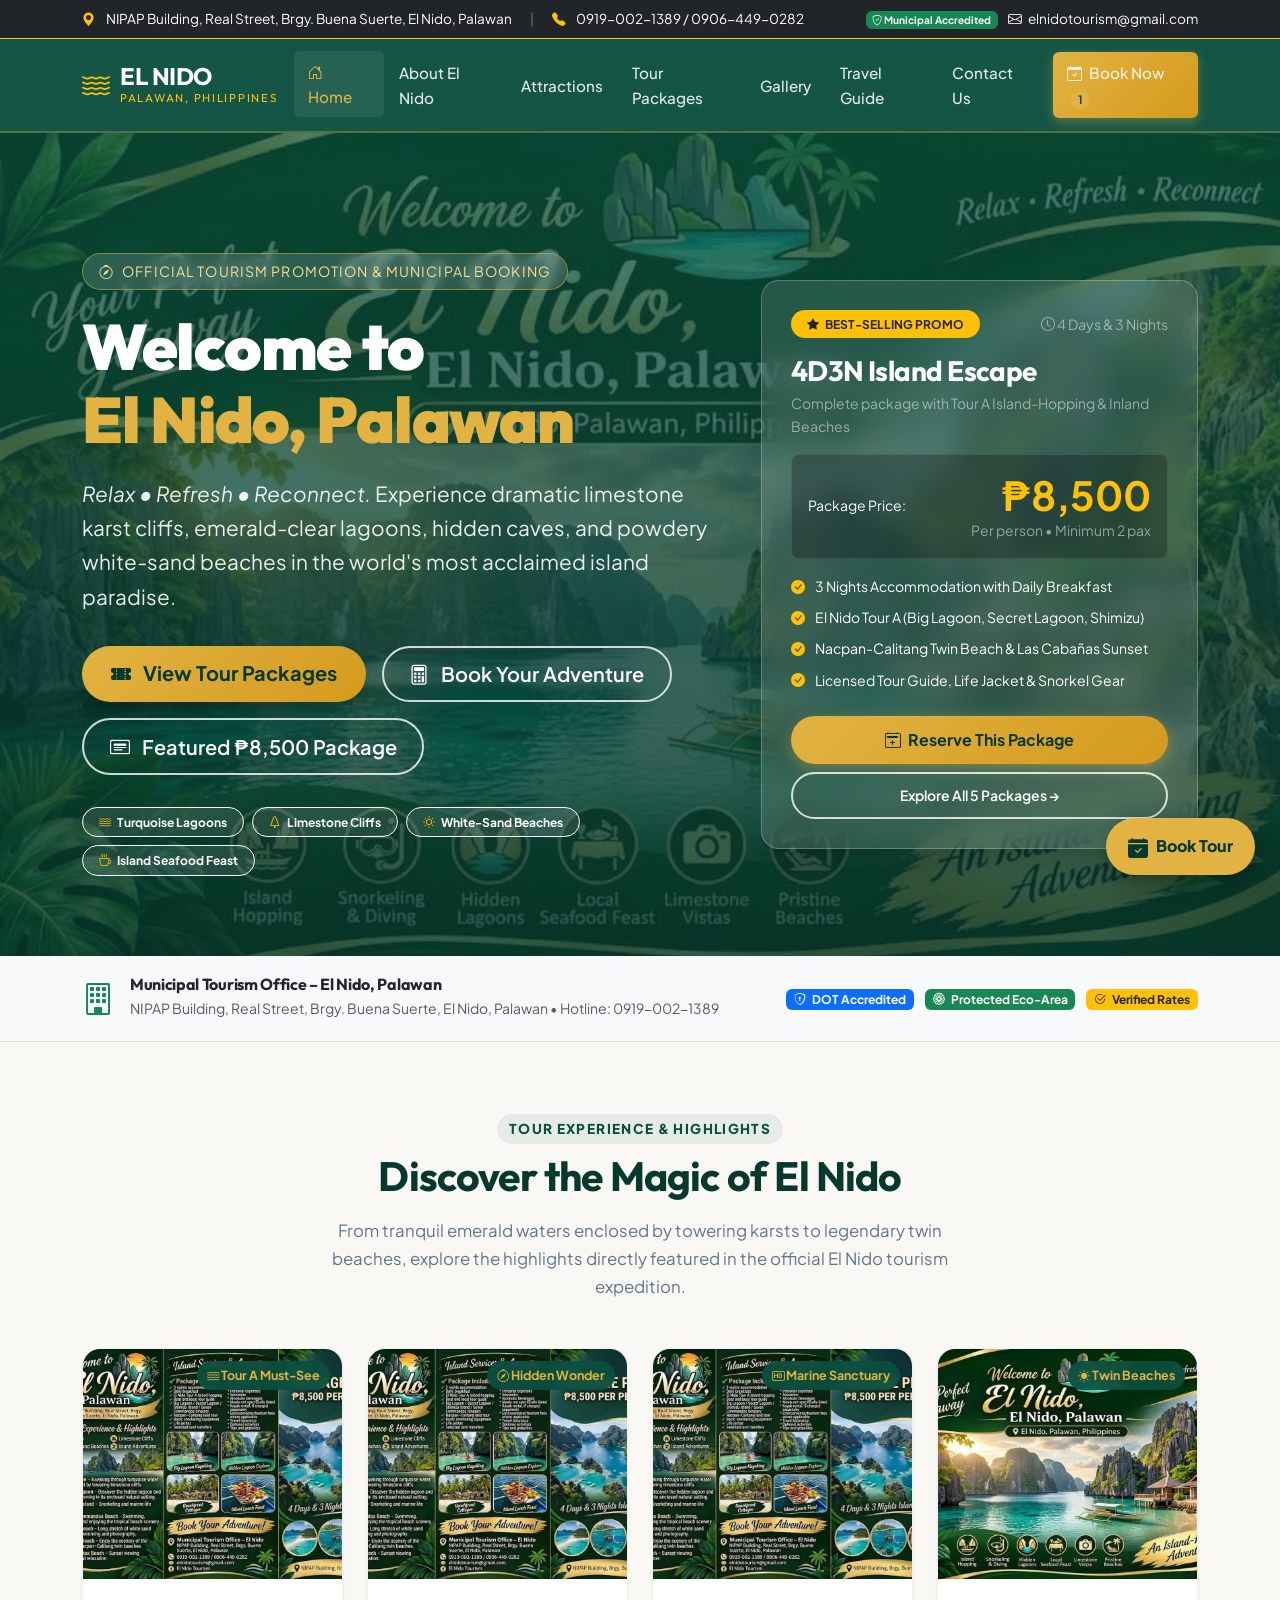
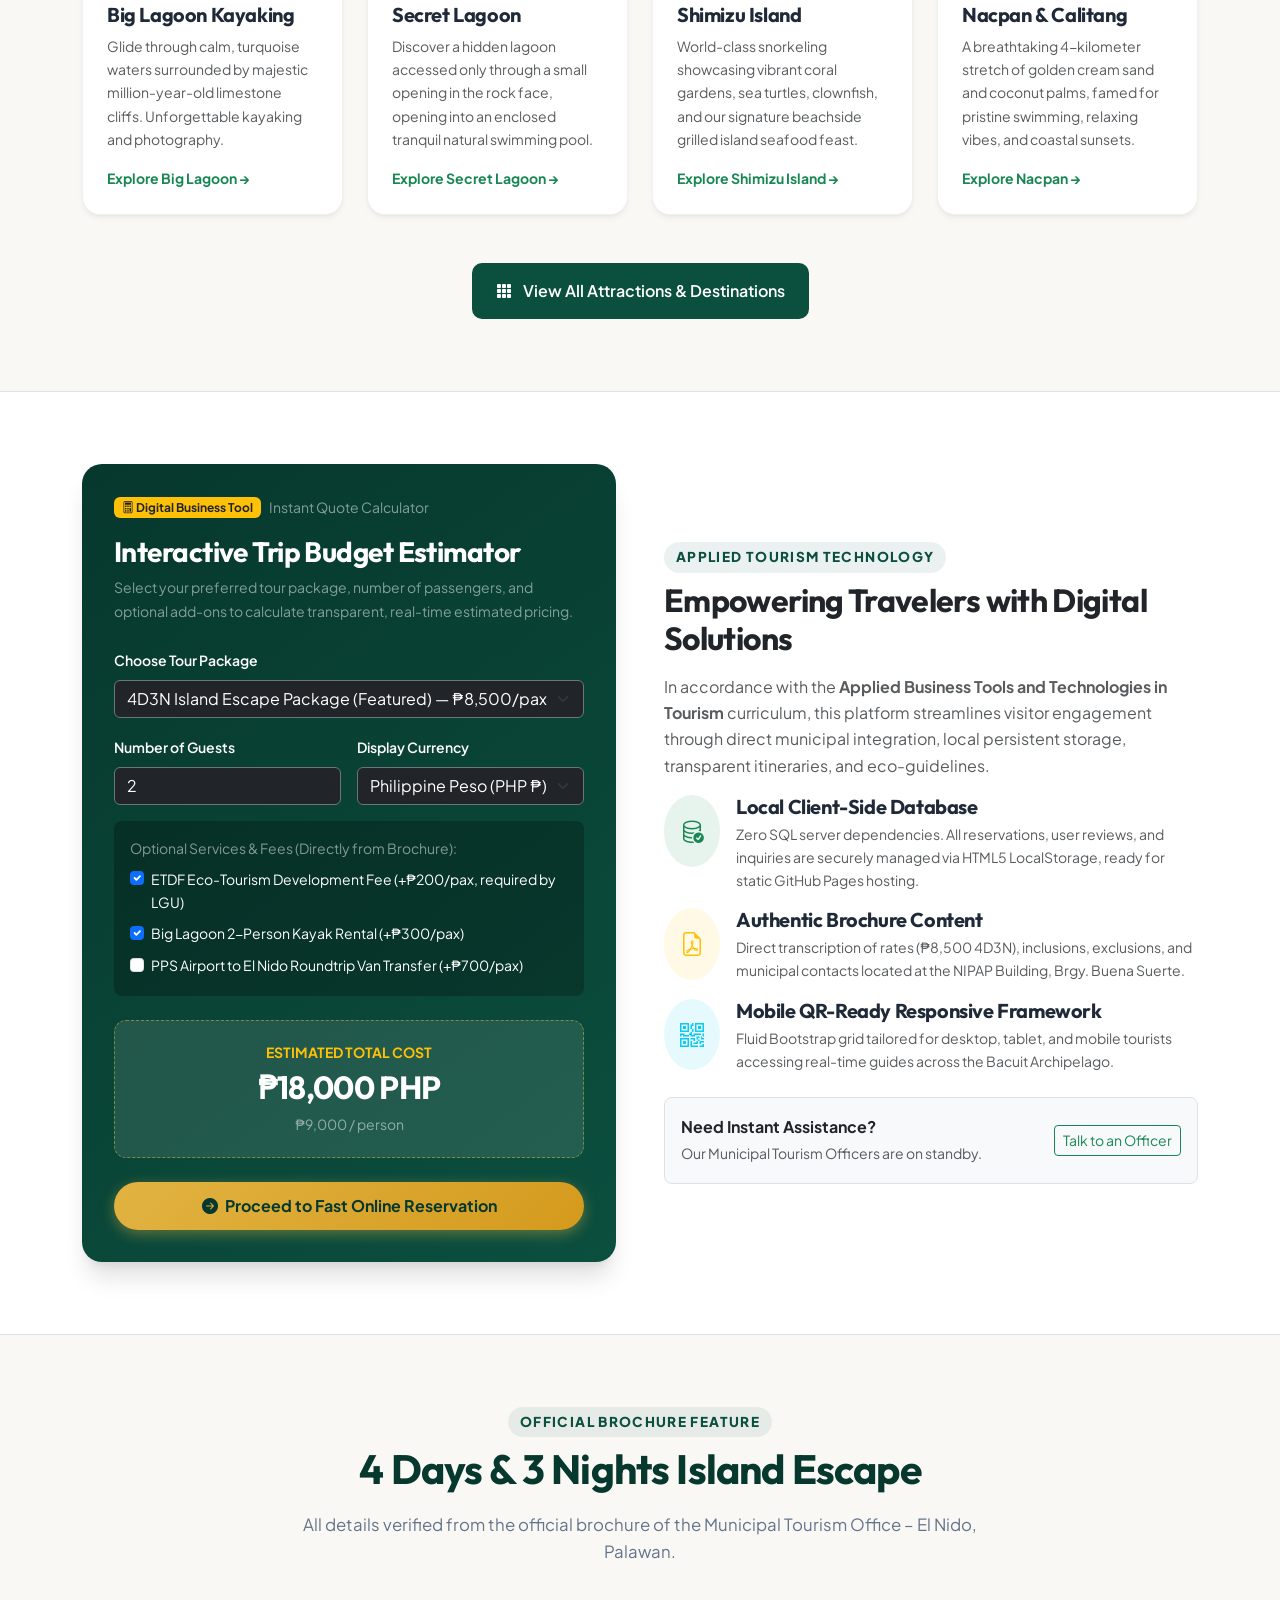
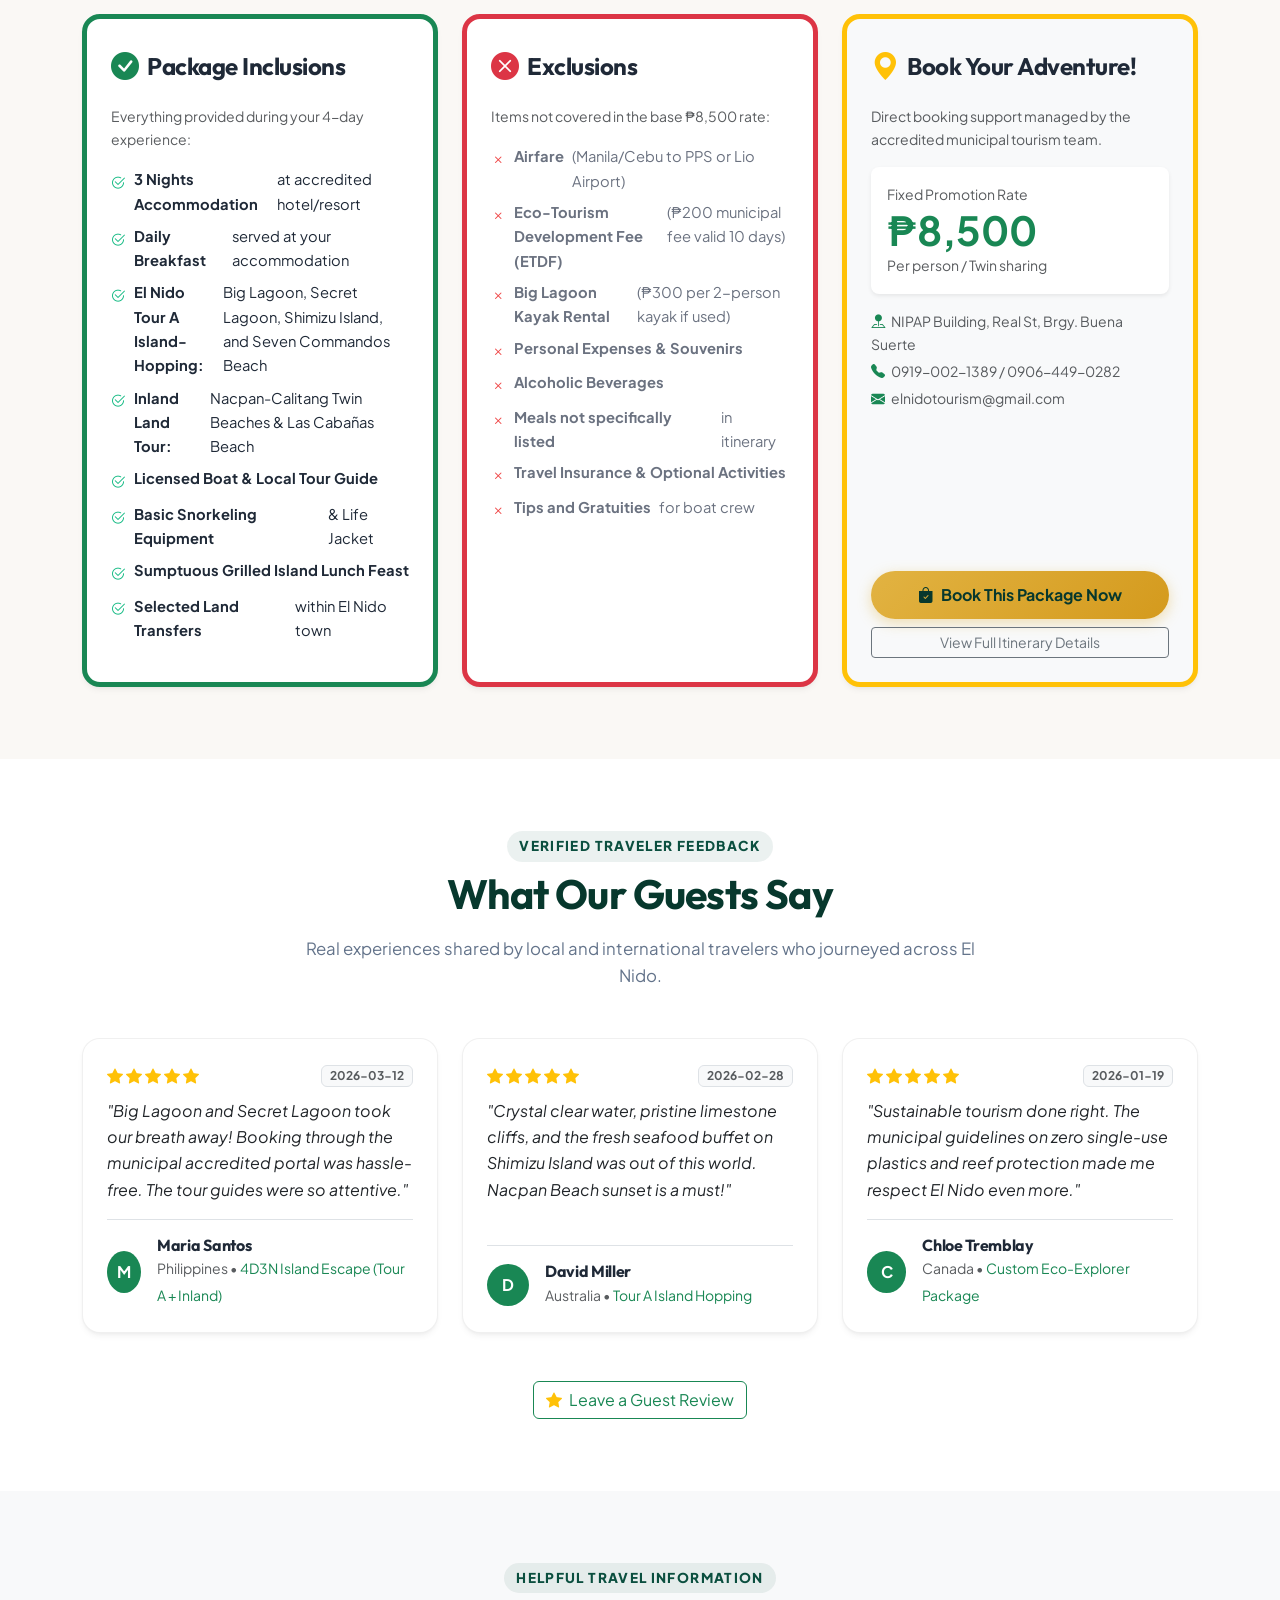
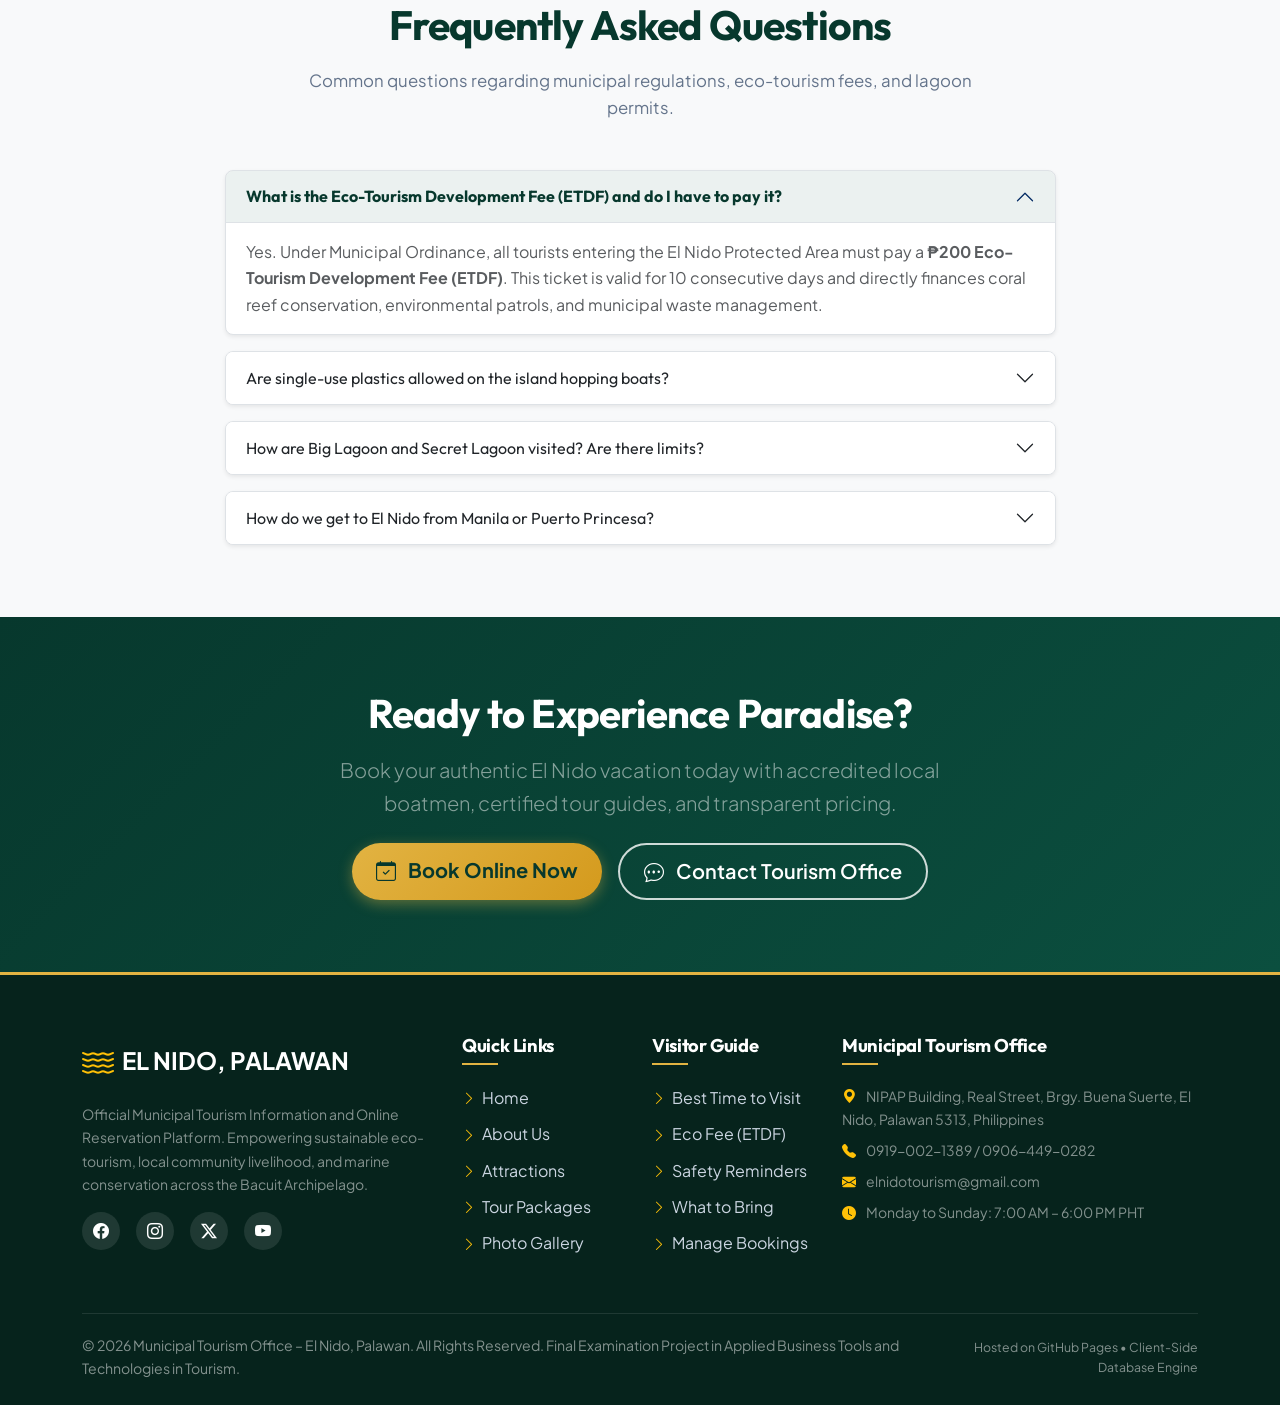
==== index.html @ 51c14d0a "Initial commit: El Nido Palawan Tourism Website" ====
<!DOCTYPE html>
<html lang="en">
<head>
  <meta charset="UTF-8">
  <meta name="viewport" content="width=device-width, initial-scale=1.0">
  <title>El Nido, Palawan Tourism | Official Island Hopping & Travel Guide</title>
  <meta name="description" content="Discover El Nido, Palawan — Home of towering limestone cliffs, turquoise lagoons, and pristine white-sand beaches. Official tourism packages, island-hopping tours, and municipal travel portal.">
  <meta name="keywords" content="El Nido Palawan, El Nido Tour A, Big Lagoon, Secret Lagoon, Nacpan Beach, Palawan island hopping, Municipal Tourism Office El Nido">
  <meta name="author" content="Municipal Tourism Office - El Nido, Palawan">

  <!-- Open Graph Meta Tags -->
  <meta property="og:title" content="El Nido, Palawan - Your Perfect Island Getaway">
  <meta property="og:description" content="Experience 4D3N Island Escape with Big Lagoon, Secret Lagoon, Nacpan Beach and accredited municipal tours at ₱8,500/person.">
  <meta property="og:image" content="assets/images/brochure_front.jpg">
  <meta property="og:type" content="website">

  <!-- Google Fonts -->
  <link rel="preconnect" href="https://fonts.googleapis.com">
  <link rel="preconnect" href="https://fonts.gstatic.com" crossorigin>
  <link href="https://fonts.googleapis.com/css2?family=Outfit:wght@400;500;600;700;800;900&family=Playfair+Display:ital,wght@0,600;0,700;1,600&family=Plus+Jakarta+Sans:wght@300;400;500;600;700&display=swap" rel="stylesheet">

  <!-- Bootstrap 5.3 CSS & Icons -->
  <link href="https://cdn.jsdelivr.net/npm/bootstrap@5.3.3/dist/css/bootstrap.min.css" rel="stylesheet">
  <link rel="stylesheet" href="https://cdn.jsdelivr.net/npm/bootstrap-icons@1.11.3/font/bootstrap-icons.min.css">

  <!-- Custom CSS -->
  <link rel="stylesheet" href="assets/css/style.css">
</head>
<body>

  <!-- TOP ANNOUNCEMENT TICKER -->
  <div class="py-2 px-3 bg-dark text-white border-bottom border-warning d-none d-md-block" style="font-size: 0.85rem;">
    <div class="container d-flex justify-content-between align-items-center">
      <div>
        <i class="bi bi-geo-alt-fill text-warning me-2"></i>
        <span>NIPAP Building, Real Street, Brgy. Buena Suerte, El Nido, Palawan</span>
        <span class="mx-3 text-secondary">|</span>
        <i class="bi bi-telephone-fill text-warning me-2"></i>
        <span>0919-002-1389 / 0906-449-0282</span>
      </div>
      <div>
        <span class="badge bg-success me-2"><i class="bi bi-shield-check"></i> Municipal Accredited</span>
        <span class="text-light"><i class="bi bi-envelope me-1"></i> elnidotourism@gmail.com</span>
      </div>
    </div>
  </div>

  <!-- NAVIGATION BAR -->
  <nav class="navbar navbar-expand-lg elnido-navbar sticky-top">
    <div class="container">
      <a class="navbar-brand" href="index.html">
        <i class="bi bi-water text-warning fs-3"></i>
        <div>
          <span class="d-block brand-font fw-bold lh-1 text-white">EL NIDO</span>
          <span class="d-block small text-warning fw-normal" style="font-size: 0.72rem; letter-spacing: 0.15em;">PALAWAN, PHILIPPINES</span>
        </div>
      </a>

      <button class="navbar-toggler text-white border-white" type="button" data-bs-toggle="collapse" data-bs-target="#navbarMain" aria-controls="navbarMain" aria-expanded="false" aria-label="Toggle navigation">
        <i class="bi bi-list fs-2"></i>
      </button>

      <div class="collapse navbar-collapse" id="navbarMain">
        <ul class="navbar-nav ms-auto mb-2 mb-lg-0 align-items-lg-center">
          <li class="nav-item">
            <a class="nav-link active" href="index.html"><i class="bi bi-house-door me-1"></i> Home</a>
          </li>
          <li class="nav-item">
            <a class="nav-link" href="about.html">About El Nido</a>
          </li>
          <li class="nav-item">
            <a class="nav-link" href="destinations.html">Attractions</a>
          </li>
          <li class="nav-item">
            <a class="nav-link" href="packages.html">Tour Packages</a>
          </li>
          <li class="nav-item">
            <a class="nav-link" href="gallery.html">Gallery</a>
          </li>
          <li class="nav-item">
            <a class="nav-link" href="travel-info.html">Travel Guide</a>
          </li>
          <li class="nav-item">
            <a class="nav-link" href="contact.html">Contact Us</a>
          </li>
          <li class="nav-item ms-lg-2">
            <a class="nav-link nav-cta-btn" href="booking.html" id="navBookingBtn">
              <i class="bi bi-calendar-check me-1"></i> Book Now
              <span class="badge-count" id="bookingCountBadge">0</span>
            </a>
          </li>
        </ul>
      </div>
    </div>
  </nav>

  <!-- HERO SECTION -->
  <header class="hero-wrapper">
    <div class="container">
      <div class="row align-items-center g-5">
        <div class="col-lg-7">
          <div class="hero-badge">
            <i class="bi bi-compass"></i> Official Tourism Promotion & Municipal Booking
          </div>
          <h1 class="hero-title text-white">
            Welcome to <br><span>El Nido, Palawan</span>
          </h1>
          <p class="hero-lead">
            <em>Relax &bull; Refresh &bull; Reconnect.</em> Experience dramatic limestone karst cliffs, emerald-clear lagoons, hidden caves, and powdery white-sand beaches in the world's most acclaimed island paradise.
          </p>

          <div class="d-flex flex-wrap gap-3 mb-4">
            <a href="packages.html" class="btn btn-tropical-gold btn-lg shadow">
              <i class="bi bi-ticket-perforated-fill me-2"></i> View Tour Packages
            </a>
            <a href="booking.html" class="btn btn-tropical-outline btn-lg">
              <i class="bi bi-calculator me-2"></i> Book Your Adventure
            </a>
            <a href="#brochureHighlight" class="btn btn-tropical-outline btn-lg">
              <i class="bi bi-card-heading me-2"></i> Featured ₱8,500 Package
            </a>
          </div>

          <!-- Feature Tag Pills from Brochure -->
          <div class="d-flex flex-wrap gap-2 pt-2">
            <span class="badge bg-white bg-opacity-10 border border-light py-2 px-3 rounded-pill text-white"><i class="bi bi-water me-1 text-warning"></i> Turquoise Lagoons</span>
            <span class="badge bg-white bg-opacity-10 border border-light py-2 px-3 rounded-pill text-white"><i class="bi bi-tree me-1 text-warning"></i> Limestone Cliffs</span>
            <span class="badge bg-white bg-opacity-10 border border-light py-2 px-3 rounded-pill text-white"><i class="bi bi-sun me-1 text-warning"></i> White-Sand Beaches</span>
            <span class="badge bg-white bg-opacity-10 border border-light py-2 px-3 rounded-pill text-white"><i class="bi bi-cup-hot me-1 text-warning"></i> Island Seafood Feast</span>
          </div>
        </div>

        <div class="col-lg-5">
          <!-- Featured Package Card from Provided Brochure -->
          <div class="hero-stats-card" id="heroFeaturedCard">
            <div class="d-flex justify-content-between align-items-center mb-3">
              <span class="badge bg-warning text-dark px-3 py-2 fw-bold text-uppercase rounded-pill">
                <i class="bi bi-star-fill me-1"></i> Best-Selling Promo
              </span>
              <span class="text-white-50 small"><i class="bi bi-clock"></i> 4 Days &amp; 3 Nights</span>
            </div>

            <h3 class="text-white fw-bold mb-1">4D3N Island Escape</h3>
            <p class="text-white-50 small mb-3">Complete package with Tour A Island-Hopping &amp; Inland Beaches</p>

            <div class="bg-black bg-opacity-25 p-3 rounded-3 mb-3 border border-white border-opacity-10">
              <div class="d-flex justify-content-between align-items-baseline">
                <span class="text-light small">Package Price:</span>
                <span class="text-warning display-6 fw-bold">₱8,500</span>
              </div>
              <small class="text-white-50 text-end d-block">Per person &bull; Minimum 2 pax</small>
            </div>

            <ul class="list-unstyled text-white small mb-4">
              <li class="mb-2"><i class="bi bi-check-circle-fill text-warning me-2"></i> 3 Nights Accommodation with Daily Breakfast</li>
              <li class="mb-2"><i class="bi bi-check-circle-fill text-warning me-2"></i> El Nido Tour A (Big Lagoon, Secret Lagoon, Shimizu)</li>
              <li class="mb-2"><i class="bi bi-check-circle-fill text-warning me-2"></i> Nacpan-Calitang Twin Beach &amp; Las Cabañas Sunset</li>
              <li class="mb-0"><i class="bi bi-check-circle-fill text-warning me-2"></i> Licensed Tour Guide, Life Jacket &amp; Snorkel Gear</li>
            </ul>

            <div class="d-grid gap-2">
              <a href="booking.html?package=island-escape" class="btn btn-tropical-gold fw-bold">
                <i class="bi bi-calendar2-plus me-1"></i> Reserve This Package
              </a>
              <a href="packages.html" class="btn btn-tropical-outline btn-sm">
                Explore All 5 Packages &rarr;
              </a>
            </div>
          </div>
        </div>
      </div>
    </div>
  </header>

  <!-- OFFICIAL ACCREDITATION STRIP -->
  <section class="py-3 bg-light border-bottom">
    <div class="container">
      <div class="row align-items-center text-center text-md-start">
        <div class="col-md-7 mb-2 mb-md-0 d-flex align-items-center justify-content-center justify-content-md-start gap-3">
          <i class="bi bi-building fs-2 text-success"></i>
          <div>
            <h6 class="mb-0 fw-bold text-dark">Municipal Tourism Office – El Nido, Palawan</h6>
            <small class="text-muted">NIPAP Building, Real Street, Brgy. Buena Suerte, El Nido, Palawan &bull; Hotline: 0919-002-1389</small>
          </div>
        </div>
        <div class="col-md-5 text-center text-md-end">
          <span class="badge bg-primary me-2"><i class="bi bi-shield-lock me-1"></i> DOT Accredited</span>
          <span class="badge bg-success me-2"><i class="bi bi-flower1 me-1"></i> Protected Eco-Area</span>
          <span class="badge bg-warning text-dark"><i class="bi bi-check2-circle me-1"></i> Verified Rates</span>
        </div>
      </div>
    </div>
  </section>

  <!-- QUICK OVERVIEW / HIGHLIGHTS SECTION -->
  <section class="py-5">
    <div class="container py-4">
      <div class="text-center mb-5">
        <span class="section-tag">Tour Experience &amp; Highlights</span>
        <h2 class="section-title">Discover the Magic of El Nido</h2>
        <p class="section-subtitle">
          From tranquil emerald waters enclosed by towering karsts to legendary twin beaches, explore the highlights directly featured in the official El Nido tourism expedition.
        </p>
      </div>

      <div class="row g-4">
        <!-- Highlight 1: Big Lagoon -->
        <div class="col-md-6 col-lg-3">
          <div class="custom-card h-100">
            <div class="card-img-wrapper">
              <img src="assets/images/brochure_front.jpg" alt="Big Lagoon Kayaking in El Nido" style="object-position: 40% 50%;">
              <span class="card-badge-top"><i class="bi bi-water"></i> Tour A Must-See</span>
            </div>
            <div class="p-4 d-flex flex-column justify-content-between">
              <div>
                <h5 class="fw-bold mb-2">Big Lagoon Kayaking</h5>
                <p class="text-muted small">
                  Glide through calm, turquoise waters surrounded by majestic million-year-old limestone cliffs. Unforgettable kayaking and photography.
                </p>
              </div>
              <a href="destinations.html#big-lagoon" class="text-decoration-none fw-bold text-success small">Explore Big Lagoon &rarr;</a>
            </div>
          </div>
        </div>

        <!-- Highlight 2: Secret Lagoon -->
        <div class="col-md-6 col-lg-3">
          <div class="custom-card h-100">
            <div class="card-img-wrapper">
              <img src="assets/images/brochure_front.jpg" alt="Secret Lagoon El Nido" style="object-position: 55% 50%;">
              <span class="card-badge-top"><i class="bi bi-compass"></i> Hidden Wonder</span>
            </div>
            <div class="p-4 d-flex flex-column justify-content-between">
              <div>
                <h5 class="fw-bold mb-2">Secret Lagoon</h5>
                <p class="text-muted small">
                  Discover a hidden lagoon accessed only through a small opening in the rock face, opening into an enclosed tranquil natural swimming pool.
                </p>
              </div>
              <a href="destinations.html#secret-lagoon" class="text-decoration-none fw-bold text-success small">Explore Secret Lagoon &rarr;</a>
            </div>
          </div>
        </div>

        <!-- Highlight 3: Shimizu Island -->
        <div class="col-md-6 col-lg-3">
          <div class="custom-card h-100">
            <div class="card-img-wrapper">
              <img src="assets/images/brochure_front.jpg" alt="Shimizu Island Snorkeling" style="object-position: 60% 80%;">
              <span class="card-badge-top"><i class="bi bi-badge-hd"></i> Marine Sanctuary</span>
            </div>
            <div class="p-4 d-flex flex-column justify-content-between">
              <div>
                <h5 class="fw-bold mb-2">Shimizu Island</h5>
                <p class="text-muted small">
                  World-class snorkeling showcasing vibrant coral gardens, sea turtles, clownfish, and our signature beachside grilled island seafood feast.
                </p>
              </div>
              <a href="destinations.html#shimizu" class="text-decoration-none fw-bold text-success small">Explore Shimizu Island &rarr;</a>
            </div>
          </div>
        </div>

        <!-- Highlight 4: Nacpan & Calitang Beach -->
        <div class="col-md-6 col-lg-3">
          <div class="custom-card h-100">
            <div class="card-img-wrapper">
              <img src="assets/images/brochure_back.jpg" alt="Nacpan Beach Palawan" style="object-position: center;">
              <span class="card-badge-top"><i class="bi bi-sun-fill"></i> Twin Beaches</span>
            </div>
            <div class="p-4 d-flex flex-column justify-content-between">
              <div>
                <h5 class="fw-bold mb-2">Nacpan &amp; Calitang</h5>
                <p class="text-muted small">
                  A breathtaking 4-kilometer stretch of golden cream sand and coconut palms, famed for pristine swimming, relaxing vibes, and coastal sunsets.
                </p>
              </div>
              <a href="destinations.html#nacpan" class="text-decoration-none fw-bold text-success small">Explore Nacpan &rarr;</a>
            </div>
          </div>
        </div>
      </div>

      <div class="text-center mt-5">
        <a href="destinations.html" class="btn btn-emerald px-4 py-3">
          <i class="bi bi-grid-3x3-gap-fill me-2"></i> View All Attractions &amp; Destinations
        </a>
      </div>
    </div>
  </section>

  <!-- INTERACTIVE DIGITAL BUSINESS TOOLS SECTION -->
  <section class="py-5 bg-white border-top border-bottom" id="interactiveTools">
    <div class="container py-4">
      <div class="row align-items-center g-5">
        <!-- Interactive Tourism Cost Calculator -->
        <div class="col-lg-6">
          <div class="calc-card">
            <div class="d-flex align-items-center gap-2 mb-3">
              <span class="badge bg-warning text-dark"><i class="bi bi-calculator"></i> Digital Business Tool</span>
              <span class="small text-white-50">Instant Quote Calculator</span>
            </div>
            <h3 class="fw-bold text-white mb-2">Interactive Trip Budget Estimator</h3>
            <p class="text-white-50 small mb-4">
              Select your preferred tour package, number of passengers, and optional add-ons to calculate transparent, real-time estimated pricing.
            </p>

            <div class="mb-3">
              <label for="calcPackage" class="form-label text-white fw-semibold small">Choose Tour Package</label>
              <select id="calcPackage" class="form-select bg-dark text-white border-secondary">
                <option value="8500" selected>4D3N Island Escape Package (Featured) — ₱8,500/pax</option>
                <option value="1200">Tour A Island Hopping Day Tour — ₱1,200/pax</option>
                <option value="1300">Tour C Hidden Beaches Day Tour — ₱1,300/pax</option>
                <option value="14500">5D4N Complete El Nido Luxury Villa Explorer — ₱14,500/pax</option>
                <option value="2500">Inland Beach Safari (Nacpan, Calitang & Las Cabañas) — ₱2,500/pax</option>
              </select>
            </div>

            <div class="row g-3 mb-3">
              <div class="col-md-6">
                <label for="calcGuests" class="form-label text-white fw-semibold small">Number of Guests</label>
                <input type="number" id="calcGuests" class="form-control bg-dark text-white border-secondary" min="1" max="25" value="2">
              </div>
              <div class="col-md-6">
                <label for="calcCurrency" class="form-label text-white fw-semibold small">Display Currency</label>
                <select id="calcCurrency" class="form-select bg-dark text-white border-secondary">
                  <option value="PHP" selected>Philippine Peso (PHP ₱)</option>
                  <option value="USD">US Dollar (USD $)</option>
                  <option value="EUR">Euro (EUR €)</option>
                  <option value="AUD">Australian Dollar (AUD A$)</option>
                </select>
              </div>
            </div>

            <div class="bg-black bg-opacity-25 p-3 rounded-3 mb-4">
              <span class="text-white-50 d-block small mb-2">Optional Services &amp; Fees (Directly from Brochure):</span>
              <div class="form-check text-white small mb-2">
                <input class="form-check-input" type="checkbox" id="calcAddEcoFee" checked>
                <label class="form-check-label" for="calcAddEcoFee">
                  ETDF Eco-Tourism Development Fee (+₱200/pax, required by LGU)
                </label>
              </div>
              <div class="form-check text-white small mb-2">
                <input class="form-check-input" type="checkbox" id="calcAddKayaking" checked>
                <label class="form-check-label" for="calcAddKayaking">
                  Big Lagoon 2-Person Kayak Rental (+₱300/pax)
                </label>
              </div>
              <div class="form-check text-white small">
                <input class="form-check-input" type="checkbox" id="calcAddAirconVan">
                <label class="form-check-label" for="calcAddAirconVan">
                  PPS Airport to El Nido Roundtrip Van Transfer (+₱700/pax)
                </label>
              </div>
            </div>

            <div class="calc-result-box mb-4">
              <span class="text-warning text-uppercase small fw-bold d-block">Estimated Total Cost</span>
              <h2 id="calcTotalDisplay" class="text-white fw-bold my-1">₱18,000 PHP</h2>
              <small id="calcPerPersonDisplay" class="text-white-50">₱9,000 / person</small>
            </div>

            <a href="booking.html" class="btn btn-tropical-gold w-100 fw-bold">
              <i class="bi bi-arrow-right-circle-fill me-1"></i> Proceed to Fast Online Reservation
            </a>
          </div>
        </div>

        <!-- Digital Tourism Innovation & Brochure Compliance -->
        <div class="col-lg-6">
          <span class="section-tag">Applied Tourism Technology</span>
          <h2 class="fw-bold text-dark mb-3">Empowering Travelers with Digital Solutions</h2>
          <p class="text-muted">
            In accordance with the <strong>Applied Business Tools and Technologies in Tourism</strong> curriculum, this platform streamlines visitor engagement through direct municipal integration, local persistent storage, transparent itineraries, and eco-guidelines.
          </p>

          <div class="d-flex align-items-start gap-3 mb-3">
            <div class="bg-success bg-opacity-10 text-success p-3 rounded-circle">
              <i class="bi bi-database-check fs-4"></i>
            </div>
            <div>
              <h5 class="fw-bold mb-1">Local Client-Side Database</h5>
              <p class="text-muted small mb-0">Zero SQL server dependencies. All reservations, user reviews, and inquiries are securely managed via HTML5 LocalStorage, ready for static GitHub Pages hosting.</p>
            </div>
          </div>

          <div class="d-flex align-items-start gap-3 mb-3">
            <div class="bg-warning bg-opacity-10 text-warning p-3 rounded-circle">
              <i class="bi bi-file-earmark-pdf fs-4"></i>
            </div>
            <div>
              <h5 class="fw-bold mb-1">Authentic Brochure Content</h5>
              <p class="text-muted small mb-0">Direct transcription of rates (₱8,500 4D3N), inclusions, exclusions, and municipal contacts located at the NIPAP Building, Brgy. Buena Suerte.</p>
            </div>
          </div>

          <div class="d-flex align-items-start gap-3 mb-4">
            <div class="bg-info bg-opacity-10 text-info p-3 rounded-circle">
              <i class="bi bi-qr-code fs-4"></i>
            </div>
            <div>
              <h5 class="fw-bold mb-1">Mobile QR-Ready Responsive Framework</h5>
              <p class="text-muted small mb-0">Fluid Bootstrap grid tailored for desktop, tablet, and mobile tourists accessing real-time guides across the Bacuit Archipelago.</p>
            </div>
          </div>

          <div class="p-3 bg-light rounded-3 border">
            <div class="d-flex justify-content-between align-items-center">
              <div>
                <span class="fw-bold text-dark d-block">Need Instant Assistance?</span>
                <span class="text-muted small">Our Municipal Tourism Officers are on standby.</span>
              </div>
              <a href="contact.html" class="btn btn-outline-success btn-sm">Talk to an Officer</a>
            </div>
          </div>
        </div>
      </div>
    </div>
  </section>

  <!-- BROCHURE SPOTLIGHT & SUMMARY COMPONENT -->
  <section class="py-5" id="brochureHighlight">
    <div class="container py-4">
      <div class="text-center mb-5">
        <span class="section-tag">Official Brochure Feature</span>
        <h2 class="section-title">4 Days &amp; 3 Nights Island Escape</h2>
        <p class="section-subtitle">
          All details verified from the official brochure of the Municipal Tourism Office – El Nido, Palawan.
        </p>
      </div>

      <div class="row g-4 align-items-stretch">
        <!-- Inclusions Column -->
        <div class="col-lg-4">
          <div class="custom-card p-4 h-100 border-top border-5 border-success">
            <div class="d-flex align-items-center gap-2 mb-3">
              <i class="bi bi-check-circle-fill text-success fs-3"></i>
              <h4 class="fw-bold mb-0">Package Inclusions</h4>
            </div>
            <p class="text-muted small mb-3">Everything provided during your 4-day experience:</p>
            <ul class="check-list">
              <li><i class="bi bi-check2-circle"></i> <strong>3 Nights Accommodation</strong> at accredited hotel/resort</li>
              <li><i class="bi bi-check2-circle"></i> <strong>Daily Breakfast</strong> served at your accommodation</li>
              <li><i class="bi bi-check2-circle"></i> <strong>El Nido Tour A Island-Hopping:</strong> Big Lagoon, Secret Lagoon, Shimizu Island, and Seven Commandos Beach</li>
              <li><i class="bi bi-check2-circle"></i> <strong>Inland Land Tour:</strong> Nacpan-Calitang Twin Beaches &amp; Las Cabañas Beach</li>
              <li><i class="bi bi-check2-circle"></i> <strong>Licensed Boat &amp; Local Tour Guide</strong></li>
              <li><i class="bi bi-check2-circle"></i> <strong>Basic Snorkeling Equipment</strong> &amp; Life Jacket</li>
              <li><i class="bi bi-check2-circle"></i> <strong>Sumptuous Grilled Island Lunch Feast</strong></li>
              <li><i class="bi bi-check2-circle"></i> <strong>Selected Land Transfers</strong> within El Nido town</li>
            </ul>
          </div>
        </div>

        <!-- Exclusions Column -->
        <div class="col-lg-4">
          <div class="custom-card p-4 h-100 border-top border-5 border-danger">
            <div class="d-flex align-items-center gap-2 mb-3">
              <i class="bi bi-x-circle-fill text-danger fs-3"></i>
              <h4 class="fw-bold mb-0">Exclusions</h4>
            </div>
            <p class="text-muted small mb-3">Items not covered in the base ₱8,500 rate:</p>
            <ul class="cross-list">
              <li><i class="bi bi-x"></i> <strong>Airfare</strong> (Manila/Cebu to PPS or Lio Airport)</li>
              <li><i class="bi bi-x"></i> <strong>Eco-Tourism Development Fee (ETDF)</strong> (₱200 municipal fee valid 10 days)</li>
              <li><i class="bi bi-x"></i> <strong>Big Lagoon Kayak Rental</strong> (₱300 per 2-person kayak if used)</li>
              <li><i class="bi bi-x"></i> <strong>Personal Expenses &amp; Souvenirs</strong></li>
              <li><i class="bi bi-x"></i> <strong>Alcoholic Beverages</strong></li>
              <li><i class="bi bi-x"></i> <strong>Meals not specifically listed</strong> in itinerary</li>
              <li><i class="bi bi-x"></i> <strong>Travel Insurance &amp; Optional Activities</strong></li>
              <li><i class="bi bi-x"></i> <strong>Tips and Gratuities</strong> for boat crew</li>
            </ul>
          </div>
        </div>

        <!-- Booking & Contact CTA Column -->
        <div class="col-lg-4">
          <div class="custom-card p-4 h-100 bg-light border-top border-5 border-warning d-flex flex-column justify-content-between">
            <div>
              <div class="d-flex align-items-center gap-2 mb-3">
                <i class="bi bi-geo-alt-fill text-warning fs-3"></i>
                <h4 class="fw-bold mb-0">Book Your Adventure!</h4>
              </div>
              <p class="text-muted small">
                Direct booking support managed by the accredited municipal tourism team.
              </p>

              <div class="bg-white p-3 rounded-3 shadow-sm mb-3">
                <span class="text-muted small d-block">Fixed Promotion Rate</span>
                <span class="display-6 fw-bold text-success">₱8,500</span>
                <span class="text-muted small d-block">Per person / Twin sharing</span>
              </div>

              <div class="small text-muted mb-3">
                <div class="mb-1"><i class="bi bi-pin-map-fill text-success me-1"></i> NIPAP Building, Real St, Brgy. Buena Suerte</div>
                <div class="mb-1"><i class="bi bi-telephone-fill text-success me-1"></i> 0919-002-1389 / 0906-449-0282</div>
                <div><i class="bi bi-envelope-fill text-success me-1"></i> elnidotourism@gmail.com</div>
              </div>
            </div>

            <div>
              <a href="booking.html?package=island-escape" class="btn btn-tropical-gold w-100 fw-bold mb-2">
                <i class="bi bi-bag-check-fill me-1"></i> Book This Package Now
              </a>
              <a href="packages.html" class="btn btn-outline-secondary w-100 btn-sm">
                View Full Itinerary Details
              </a>
            </div>
          </div>
        </div>
      </div>
    </div>
  </section>

  <!-- CUSTOMER REVIEWS & TESTIMONIALS SECTION (With Local Storage Feedback) -->
  <section class="py-5 bg-white">
    <div class="container py-4">
      <div class="text-center mb-5">
        <span class="section-tag">Verified Traveler Feedback</span>
        <h2 class="section-title">What Our Guests Say</h2>
        <p class="section-subtitle">Real experiences shared by local and international travelers who journeyed across El Nido.</p>
      </div>

      <div class="row g-4" id="homeReviewsList">
        <!-- Seeded reviews generated dynamically from LocalStorage -->
      </div>

      <div class="text-center mt-5">
        <button class="btn btn-outline-success" data-bs-toggle="modal" data-bs-target="#leaveReviewModal">
          <i class="bi bi-star-fill text-warning me-1"></i> Leave a Guest Review
        </button>
      </div>
    </div>
  </section>

  <!-- LEAVE REVIEW MODAL (Stores into LocalStorage DB) -->
  <div class="modal fade" id="leaveReviewModal" tabindex="-1" aria-labelledby="leaveReviewModalLabel" aria-hidden="true">
    <div class="modal-dialog">
      <div class="modal-content">
        <div class="modal-header bg-success text-white">
          <h5 class="modal-title" id="leaveReviewModalLabel"><i class="bi bi-pencil-square me-2"></i>Write a Guest Review</h5>
          <button type="button" class="btn-close btn-close-white" data-bs-dismiss="modal" aria-label="Close"></button>
        </div>
        <form id="addReviewForm">
          <div class="modal-body">
            <div class="mb-3">
              <label for="reviewName" class="form-label fw-semibold">Your Name *</label>
              <input type="text" class="form-control" id="reviewName" required placeholder="e.g. Maria Clara">
            </div>
            <div class="row g-2 mb-3">
              <div class="col-md-6">
                <label for="reviewCountry" class="form-label fw-semibold">Country / City</label>
                <input type="text" class="form-control" id="reviewCountry" placeholder="e.g. Philippines" value="Philippines">
              </div>
              <div class="col-md-6">
                <label for="reviewRating" class="form-label fw-semibold">Rating (1 to 5 Stars)</label>
                <select class="form-select" id="reviewRating">
                  <option value="5" selected>⭐⭐⭐⭐⭐ (5/5 Exceptional)</option>
                  <option value="4">⭐⭐⭐⭐ (4/5 Very Good)</option>
                  <option value="3">⭐⭐⭐ (3/5 Average)</option>
                </select>
              </div>
            </div>
            <div class="mb-3">
              <label for="reviewTour" class="form-label fw-semibold">Tour Package Availed</label>
              <select class="form-select" id="reviewTour">
                <option value="4D3N Island Escape">4D3N Island Escape (Featured ₱8,500)</option>
                <option value="Tour A Island Hopping">Tour A Island Hopping (Big Lagoon)</option>
                <option value="Tour C Hidden Beaches">Tour C Hidden Beaches</option>
                <option value="Inland Beach Safari">Inland Beach Safari (Nacpan & Calitang)</option>
              </select>
            </div>
            <div class="mb-3">
              <label for="reviewComment" class="form-label fw-semibold">Your Experience &amp; Remarks *</label>
              <textarea class="form-control" id="reviewComment" rows="3" required placeholder="Tell us about the lagoons, tour guides, and views..."></textarea>
            </div>
          </div>
          <div class="modal-footer">
            <button type="button" class="btn btn-secondary" data-bs-dismiss="modal">Cancel</button>
            <button type="submit" class="btn btn-success"><i class="bi bi-send-check me-1"></i> Submit Review</button>
          </div>
        </form>
      </div>
    </div>
  </div>

  <!-- FREQUENTLY ASKED QUESTIONS (FAQ) -->
  <section class="py-5 bg-light">
    <div class="container py-4">
      <div class="text-center mb-5">
        <span class="section-tag">Helpful Travel Information</span>
        <h2 class="section-title">Frequently Asked Questions</h2>
        <p class="section-subtitle">Common questions regarding municipal regulations, eco-tourism fees, and lagoon permits.</p>
      </div>

      <div class="row justify-content-center">
        <div class="col-lg-9">
          <div class="accordion" id="faqAccordion">
            <!-- FAQ 1 -->
            <div class="accordion-item mb-3 border rounded-3 overflow-hidden shadow-sm">
              <h2 class="accordion-header" id="faqHead1">
                <button class="accordion-button" type="button" data-bs-toggle="collapse" data-bs-target="#faqCol1" aria-expanded="true" aria-controls="faqCol1">
                  What is the Eco-Tourism Development Fee (ETDF) and do I have to pay it?
                </button>
              </h2>
              <div id="faqCol1" class="accordion-collapse collapse show" aria-labelledby="faqHead1" data-bs-parent="#faqAccordion">
                <div class="accordion-body text-muted">
                  Yes. Under Municipal Ordinance, all tourists entering the El Nido Protected Area must pay a <strong>₱200 Eco-Tourism Development Fee (ETDF)</strong>. This ticket is valid for 10 consecutive days and directly finances coral reef conservation, environmental patrols, and municipal waste management.
                </div>
              </div>
            </div>

            <!-- FAQ 2 -->
            <div class="accordion-item mb-3 border rounded-3 overflow-hidden shadow-sm">
              <h2 class="accordion-header" id="faqHead2">
                <button class="accordion-button collapsed" type="button" data-bs-toggle="collapse" data-bs-target="#faqCol2" aria-expanded="false" aria-controls="faqCol2">
                  Are single-use plastics allowed on the island hopping boats?
                </button>
              </h2>
              <div id="faqCol2" class="accordion-collapse collapse" aria-labelledby="faqHead2" data-bs-parent="#faqAccordion">
                <div class="accordion-body text-muted">
                  <strong>Strictly No.</strong> El Nido strictly prohibits single-use plastic water bottles, disposable bags, and plastic food wrappers on all boat tours. Travelers are advised to bring refillable water tumblers. Potable water is provided onboard all municipal certified boats.
                </div>
              </div>
            </div>

            <!-- FAQ 3 -->
            <div class="accordion-item mb-3 border rounded-3 overflow-hidden shadow-sm">
              <h2 class="accordion-header" id="faqHead3">
                <button class="accordion-button collapsed" type="button" data-bs-toggle="collapse" data-bs-target="#faqCol3" aria-expanded="false" aria-controls="faqCol3">
                  How are Big Lagoon and Secret Lagoon visited? Are there limits?
                </button>
              </h2>
              <div id="faqCol3" class="accordion-collapse collapse" aria-labelledby="faqHead3" data-bs-parent="#faqAccordion">
                <div class="accordion-body text-muted">
                  To protect marine biodiversity, the local government enforces carrying capacity slots. Guests are required to obtain entry permits (which our accredited packages arrange in advance). Inside the Big Lagoon, motorized boats remain anchored at the entrance while guests kayak inside.
                </div>
              </div>
            </div>

            <!-- FAQ 4 -->
            <div class="accordion-item border rounded-3 overflow-hidden shadow-sm">
              <h2 class="accordion-header" id="faqHead4">
                <button class="accordion-button collapsed" type="button" data-bs-toggle="collapse" data-bs-target="#faqCol4" aria-expanded="false" aria-controls="faqCol4">
                  How do we get to El Nido from Manila or Puerto Princesa?
                </button>
              </h2>
              <div id="faqCol4" class="accordion-collapse collapse" aria-labelledby="faqHead4" data-bs-parent="#faqAccordion">
                <div class="accordion-body text-muted">
                  You can fly directly to El Nido Lio Airport (ENI) via AirSWIFT, or fly to Puerto Princesa International Airport (PPS) and take an air-conditioned shared or private van (approx. 5 to 6 hours scenic highway drive). Detailed instructions are provided in our <a href="travel-info.html">Travel Guide</a>.
                </div>
              </div>
            </div>
          </div>
        </div>
      </div>
    </div>
  </section>

  <!-- CALL TO ACTION BANNER -->
  <section class="py-5" style="background: linear-gradient(135deg, #07382d, #0b4f3f); color: white;">
    <div class="container text-center py-4">
      <h2 class="display-6 fw-bold text-white mb-3">Ready to Experience Paradise?</h2>
      <p class="lead text-white-50 mx-auto mb-4" style="max-width: 650px;">
        Book your authentic El Nido vacation today with accredited local boatmen, certified tour guides, and transparent pricing.
      </p>
      <div class="d-flex justify-content-center gap-3 flex-wrap">
        <a href="booking.html" class="btn btn-tropical-gold btn-lg px-4 fw-bold">
          <i class="bi bi-calendar-check me-2"></i> Book Online Now
        </a>
        <a href="contact.html" class="btn btn-tropical-outline btn-lg px-4">
          <i class="bi bi-chat-dots me-2"></i> Contact Tourism Office
        </a>
      </div>
    </div>
  </section>

  <!-- CONSISTENT FOOTER -->
  <footer class="elnido-footer">
    <div class="container">
      <div class="row g-4">
        <!-- Col 1: Brand Info -->
        <div class="col-lg-4 col-md-6">
          <div class="d-flex align-items-center gap-2 mb-3">
            <i class="bi bi-water text-warning fs-2"></i>
            <span class="fs-4 fw-bold text-white">EL NIDO, PALAWAN</span>
          </div>
          <p class="small text-white-50 mb-3">
            Official Municipal Tourism Information and Online Reservation Platform. Empowering sustainable eco-tourism, local community livelihood, and marine conservation across the Bacuit Archipelago.
          </p>
          <div class="d-flex gap-2">
            <a href="https://facebook.com" target="_blank" class="social-icon-btn" aria-label="Facebook"><i class="bi bi-facebook"></i></a>
            <a href="https://instagram.com" target="_blank" class="social-icon-btn" aria-label="Instagram"><i class="bi bi-instagram"></i></a>
            <a href="https://twitter.com" target="_blank" class="social-icon-btn" aria-label="Twitter"><i class="bi bi-twitter-x"></i></a>
            <a href="https://youtube.com" target="_blank" class="social-icon-btn" aria-label="YouTube"><i class="bi bi-youtube"></i></a>
          </div>
        </div>

        <!-- Col 2: Navigation Links -->
        <div class="col-lg-2 col-md-6 col-6">
          <h5 class="footer-heading">Quick Links</h5>
          <ul class="footer-links">
            <li><a href="index.html"><i class="bi bi-chevron-right small text-warning"></i> Home</a></li>
            <li><a href="about.html"><i class="bi bi-chevron-right small text-warning"></i> About Us</a></li>
            <li><a href="destinations.html"><i class="bi bi-chevron-right small text-warning"></i> Attractions</a></li>
            <li><a href="packages.html"><i class="bi bi-chevron-right small text-warning"></i> Tour Packages</a></li>
            <li><a href="gallery.html"><i class="bi bi-chevron-right small text-warning"></i> Photo Gallery</a></li>
          </ul>
        </div>

        <!-- Col 3: Tourist Help -->
        <div class="col-lg-2 col-md-6 col-6">
          <h5 class="footer-heading">Visitor Guide</h5>
          <ul class="footer-links">
            <li><a href="travel-info.html#best-time"><i class="bi bi-chevron-right small text-warning"></i> Best Time to Visit</a></li>
            <li><a href="travel-info.html#etdf"><i class="bi bi-chevron-right small text-warning"></i> Eco Fee (ETDF)</a></li>
            <li><a href="travel-info.html#safety"><i class="bi bi-chevron-right small text-warning"></i> Safety Reminders</a></li>
            <li><a href="travel-info.html#packing"><i class="bi bi-chevron-right small text-warning"></i> What to Bring</a></li>
            <li><a href="booking.html"><i class="bi bi-chevron-right small text-warning"></i> Manage Bookings</a></li>
          </ul>
        </div>

        <!-- Col 4: Official Contact (From Brochure) -->
        <div class="col-lg-4 col-md-6">
          <h5 class="footer-heading">Municipal Tourism Office</h5>
          <p class="small text-white-50 mb-2">
            <i class="bi bi-geo-alt-fill text-warning me-2"></i>
            NIPAP Building, Real Street, Brgy. Buena Suerte, El Nido, Palawan 5313, Philippines
          </p>
          <p class="small text-white-50 mb-2">
            <i class="bi bi-telephone-fill text-warning me-2"></i>
            0919-002-1389 / 0906-449-0282
          </p>
          <p class="small text-white-50 mb-2">
            <i class="bi bi-envelope-fill text-warning me-2"></i>
            elnidotourism@gmail.com
          </p>
          <p class="small text-white-50 mb-0">
            <i class="bi bi-clock-fill text-warning me-2"></i>
            Monday to Sunday: 7:00 AM – 6:00 PM PHT
          </p>
        </div>
      </div>

      <div class="footer-bottom d-flex flex-column flex-md-row justify-content-between align-items-center gap-3">
        <p class="mb-0 text-white-50 text-center text-md-start">
          &copy; 2026 Municipal Tourism Office – El Nido, Palawan. All Rights Reserved. <br class="d-sm-none">
          Final Examination Project in Applied Business Tools and Technologies in Tourism.
        </p>
        <div class="text-white-50 small text-center text-md-end">
          <span>Hosted on GitHub Pages &bull; Client-Side Database Engine</span>
        </div>
      </div>
    </div>
  </footer>

  <!-- FLOATING CALL TO ACTION -->
  <a href="booking.html" class="floating-booking-btn" aria-label="Book El Nido Tour Online">
    <i class="bi bi-calendar-check-fill fs-5"></i>
    <span>Book Tour</span>
  </a>

  <!-- Bootstrap 5 JS Bundle -->
  <script src="https://cdn.jsdelivr.net/npm/bootstrap@5.3.3/dist/js/bootstrap.bundle.min.js"></script>
  <!-- Main JS -->
  <script src="assets/js/main.js"></script>

  <script>
    // Render dynamic reviews on Home page
    function renderHomeReviews() {
      const container = document.getElementById('homeReviewsList');
      if (!container) return;

      const reviews = LocalDB.get(DB_KEYS.REVIEWS).slice(0, 3);
      let html = '';

      reviews.forEach(r => {
        let stars = '';
        for (let i = 0; i < (r.rating || 5); i++) {
          stars += '<i class="bi bi-star-fill text-warning"></i> ';
        }

        html += `
          <div class="col-md-4">
            <div class="custom-card p-4 h-100 d-flex flex-column justify-content-between">
              <div>
                <div class="d-flex justify-content-between align-items-center mb-2">
                  <div>${stars}</div>
                  <span class="badge bg-light text-muted border">${r.date}</span>
                </div>
                <p class="text-dark mb-3 fst-italic">"${r.comment}"</p>
              </div>
              <div class="d-flex align-items-center gap-3 pt-3 border-top">
                <div class="bg-success text-white rounded-circle d-flex align-items-center justify-content-center fw-bold" style="width: 42px; height: 42px;">
                  ${r.name.charAt(0)}
                </div>
                <div>
                  <h6 class="mb-0 fw-bold">${r.name}</h6>
                  <small class="text-muted">${r.country} &bull; <span class="text-success">${r.tour}</span></small>
                </div>
              </div>
            </div>
          </div>
        `;
      });

      container.innerHTML = html;
    }

    document.addEventListener('DOMContentLoaded', () => {
      renderHomeReviews();

      // Handle Review Submission
      const reviewForm = document.getElementById('addReviewForm');
      if (reviewForm) {
        reviewForm.addEventListener('submit', (e) => {
          e.preventDefault();
          const name = document.getElementById('reviewName').value.trim();
          const country = document.getElementById('reviewCountry').value.trim() || 'Guest';
          const rating = parseInt(document.getElementById('reviewRating').value) || 5;
          const tour = document.getElementById('reviewTour').value;
          const comment = document.getElementById('reviewComment').value.trim();

          if (!name || !comment) {
            alert('Please fill out all required fields.');
            return;
          }

          const newRev = {
            id: 'rev-' + Date.now(),
            name: name,
            country: country,
            rating: rating,
            tour: tour,
            date: new Date().toISOString().split('T')[0],
            comment: comment
          };

          LocalDB.insert(DB_KEYS.REVIEWS, newRev);
          renderHomeReviews();

          // Close modal
          const modalEl = document.getElementById('leaveReviewModal');
          const modalInstance = bootstrap.Modal.getInstance(modalEl);
          if (modalInstance) modalInstance.hide();
          reviewForm.reset();

          showToast('Review Submitted!', 'Thank you! Your verified feedback has been recorded into the local database.');
        });
      }
    });
  </script>
</body>
</html>
---- assets/css/style.css ----
/* ==========================================================================
   EL NIDO TOURISM - CUSTOM DESIGN SYSTEM (Vanilla CSS + Bootstrap 5.3)
   Palette: Tropical Emerald, Deep Ocean Blue, Sunset Gold, Palm Green, Warm Sand
   ========================================================================== */

:root {
  --primary-emerald: #0b4f3f;
  --primary-emerald-dark: #07382d;
  --primary-emerald-light: #166e58;
  --secondary-gold: #e2b342;
  --secondary-gold-hover: #cfa030;
  --ocean-blue: #0284c7;
  --ocean-deep: #0f172a;
  --sand-warm: #faf8f5;
  --sand-cream: #f4efe6;
  --text-dark: #1f2937;
  --text-muted: #64748b;
  --white: #ffffff;
  --glass-bg: rgba(255, 255, 255, 0.85);
  --glass-border: rgba(255, 255, 255, 0.3);
  --shadow-sm: 0 4px 6px -1px rgba(0, 0, 0, 0.05), 0 2px 4px -2px rgba(0, 0, 0, 0.05);
  --shadow-md: 0 10px 15px -3px rgba(0, 0, 0, 0.08), 0 4px 6px -4px rgba(0, 0, 0, 0.04);
  --shadow-lg: 0 20px 25px -5px rgba(0, 0, 0, 0.12), 0 8px 10px -6px rgba(0, 0, 0, 0.08);
  --transition-smooth: all 0.3s cubic-bezier(0.4, 0, 0.2, 1);
}

/* Typography & Global */
body {
  font-family: 'Plus Jakarta Sans', -apple-system, BlinkMacSystemFont, 'Segoe UI', Roboto, sans-serif;
  color: var(--text-dark);
  background-color: var(--sand-warm);
  line-height: 1.65;
  overflow-x: hidden;
}

h1, h2, h3, h4, h5, h6, .brand-font {
  font-family: 'Outfit', sans-serif;
  font-weight: 700;
  letter-spacing: -0.02em;
}

.font-playfair {
  font-family: 'Playfair Display', Georgia, serif;
}

/* Navbar Custom Styling */
.elnido-navbar {
  background: rgba(11, 79, 63, 0.96);
  backdrop-filter: blur(12px);
  -webkit-backdrop-filter: blur(12px);
  border-bottom: 2px solid rgba(226, 179, 66, 0.3);
  transition: var(--transition-smooth);
  padding: 0.8rem 0;
  z-index: 1030;
}

.elnido-navbar .navbar-brand {
  font-family: 'Outfit', sans-serif;
  font-weight: 800;
  font-size: 1.5rem;
  color: #fff !important;
  display: flex;
  align-items: center;
  gap: 10px;
}

.elnido-navbar .navbar-brand span.highlight {
  color: var(--secondary-gold);
}

.elnido-navbar .nav-link {
  color: rgba(255, 255, 255, 0.88) !important;
  font-weight: 500;
  font-size: 0.95rem;
  padding: 0.5rem 0.9rem !important;
  border-radius: 6px;
  transition: var(--transition-smooth);
}

.elnido-navbar .nav-link:hover,
.elnido-navbar .nav-link.active {
  color: var(--secondary-gold) !important;
  background: rgba(255, 255, 255, 0.08);
  transform: translateY(-1px);
}

.nav-cta-btn {
  background: linear-gradient(135deg, var(--secondary-gold), #d49a1d);
  color: #083327 !important;
  font-weight: 700;
  border-radius: 30px;
  padding: 0.5rem 1.4rem !important;
  box-shadow: 0 4px 12px rgba(226, 179, 66, 0.35);
  transition: var(--transition-smooth);
}

.nav-cta-btn:hover {
  transform: translateY(-2px);
  box-shadow: 0 6px 18px rgba(226, 179, 66, 0.5);
  background: #f7c959;
}

/* Badge Notification Cart / Saved */
.badge-count {
  font-size: 0.72rem;
  padding: 0.25em 0.55em;
  border-radius: 50rem;
  background-color: var(--secondary-gold);
  color: #0b4f3f;
  font-weight: 700;
  margin-left: 4px;
}

/* Hero Section */
.hero-wrapper {
  position: relative;
  min-height: 85vh;
  display: flex;
  align-items: center;
  background: linear-gradient(rgba(11, 79, 63, 0.72), rgba(7, 56, 45, 0.82)),
              url('../images/brochure_back.jpg') center/cover no-repeat;
  color: white;
  padding: 120px 0 80px 0;
}

.hero-badge {
  display: inline-flex;
  align-items: center;
  gap: 8px;
  background: rgba(255, 255, 255, 0.15);
  border: 1px solid rgba(226, 179, 66, 0.5);
  color: #f7df94;
  padding: 6px 16px;
  border-radius: 30px;
  font-size: 0.88rem;
  text-transform: uppercase;
  letter-spacing: 0.08em;
  margin-bottom: 1.2rem;
  backdrop-filter: blur(6px);
}

.hero-title {
  font-size: clamp(2.5rem, 5vw, 4.2rem);
  font-weight: 900;
  line-height: 1.15;
  margin-bottom: 1.25rem;
}

.hero-title span {
  color: var(--secondary-gold);
}

.hero-lead {
  font-size: clamp(1.05rem, 2vw, 1.3rem);
  font-weight: 400;
  max-width: 650px;
  margin-bottom: 2rem;
  color: rgba(255, 255, 255, 0.9);
}

/* Hero Quick Stats */
.hero-stats-card {
  background: rgba(255, 255, 255, 0.12);
  border: 1px solid rgba(255, 255, 255, 0.25);
  backdrop-filter: blur(14px);
  -webkit-backdrop-filter: blur(14px);
  border-radius: 18px;
  padding: 1.8rem;
  box-shadow: var(--shadow-lg);
}

.hero-stat-item {
  border-bottom: 1px solid rgba(255, 255, 255, 0.12);
  padding-bottom: 0.8rem;
  margin-bottom: 0.8rem;
}
.hero-stat-item:last-child {
  border-bottom: none;
  margin-bottom: 0;
  padding-bottom: 0;
}

/* Buttons */
.btn-tropical-gold {
  background: linear-gradient(135deg, var(--secondary-gold), #d49a1d);
  color: #07382d;
  font-weight: 700;
  padding: 0.75rem 1.8rem;
  border-radius: 30px;
  border: none;
  box-shadow: 0 4px 14px rgba(226, 179, 66, 0.4);
  transition: var(--transition-smooth);
}
.btn-tropical-gold:hover {
  background: #f7c959;
  color: #07382d;
  transform: translateY(-2px);
  box-shadow: 0 8px 20px rgba(226, 179, 66, 0.55);
}

.btn-tropical-outline {
  background: transparent;
  color: #ffffff;
  border: 2px solid rgba(255, 255, 255, 0.8);
  font-weight: 600;
  padding: 0.7rem 1.6rem;
  border-radius: 30px;
  transition: var(--transition-smooth);
}
.btn-tropical-outline:hover {
  background: rgba(255, 255, 255, 0.2);
  border-color: #ffffff;
  color: #ffffff;
  transform: translateY(-2px);
}

.btn-emerald {
  background: var(--primary-emerald);
  color: #fff;
  font-weight: 600;
  border-radius: 10px;
  padding: 0.65rem 1.4rem;
  border: none;
  transition: var(--transition-smooth);
}
.btn-emerald:hover {
  background: var(--primary-emerald-dark);
  color: var(--secondary-gold);
  transform: translateY(-2px);
  box-shadow: var(--shadow-md);
}

/* Section Header */
.section-tag {
  color: var(--primary-emerald);
  font-weight: 800;
  text-transform: uppercase;
  font-size: 0.85rem;
  letter-spacing: 0.1em;
  display: inline-block;
  margin-bottom: 0.5rem;
  background: rgba(11, 79, 63, 0.08);
  padding: 4px 12px;
  border-radius: 20px;
}

.section-title {
  font-size: clamp(2rem, 3.2vw, 2.75rem);
  color: var(--primary-emerald-dark);
  margin-bottom: 1rem;
}

.section-subtitle {
  color: var(--text-muted);
  max-width: 680px;
  margin: 0 auto 2.5rem auto;
  font-size: 1.05rem;
}

/* Cards & Components */
.custom-card {
  background: #ffffff;
  border-radius: 18px;
  border: 1px solid rgba(0, 0, 0, 0.06);
  box-shadow: var(--shadow-sm);
  transition: var(--transition-smooth);
  overflow: hidden;
}

.custom-card:hover {
  transform: translateY(-6px);
  box-shadow: var(--shadow-lg);
  border-color: rgba(226, 179, 66, 0.4);
}

.card-img-wrapper {
  position: relative;
  overflow: hidden;
  height: 230px;
}

.card-img-wrapper img {
  width: 100%;
  height: 100%;
  object-fit: cover;
  transition: transform 0.6s cubic-bezier(0.4, 0, 0.2, 1);
}

.custom-card:hover .card-img-wrapper img {
  transform: scale(1.08);
}

.card-badge-top {
  position: absolute;
  top: 12px;
  right: 12px;
  background: rgba(11, 79, 63, 0.9);
  color: var(--secondary-gold);
  padding: 4px 10px;
  border-radius: 20px;
  font-size: 0.78rem;
  font-weight: 700;
  backdrop-filter: blur(4px);
}

/* Package Feature Box */
.package-card {
  border: 2px solid transparent;
  transition: var(--transition-smooth);
  position: relative;
}

.package-card.featured {
  border-color: var(--secondary-gold);
  transform: scale(1.02);
}

.package-ribbon {
  position: absolute;
  top: -12px;
  left: 50%;
  transform: translateX(-50%);
  background: var(--secondary-gold);
  color: var(--primary-emerald-dark);
  font-weight: 800;
  font-size: 0.75rem;
  text-transform: uppercase;
  letter-spacing: 0.05em;
  padding: 4px 16px;
  border-radius: 20px;
  box-shadow: 0 4px 8px rgba(0,0,0,0.15);
}

.package-price-tag {
  font-size: 2.2rem;
  font-weight: 900;
  color: var(--primary-emerald);
}

.check-list, .cross-list {
  list-style: none;
  padding-left: 0;
  font-size: 0.92rem;
}

.check-list li {
  margin-bottom: 0.5rem;
  display: flex;
  align-items: flex-start;
  gap: 8px;
}
.check-list li i {
  color: #10b981;
  margin-top: 3px;
}

.cross-list li {
  margin-bottom: 0.45rem;
  display: flex;
  align-items: flex-start;
  gap: 8px;
  color: #6b7280;
}
.cross-list li i {
  color: #ef4444;
  margin-top: 3px;
}

/* Interactive Currency Calculator */
.calc-card {
  background: linear-gradient(145deg, #07382d, #0b4f3f);
  color: white;
  border-radius: 20px;
  padding: 2rem;
  box-shadow: var(--shadow-lg);
}

.calc-result-box {
  background: rgba(255, 255, 255, 0.1);
  border: 1px dashed rgba(226, 179, 66, 0.5);
  border-radius: 12px;
  padding: 1.25rem;
  text-align: center;
}

/* Gallery Filter & Grid */
.gallery-filter-btn {
  background: white;
  border: 1px solid #e2e8f0;
  color: #475569;
  font-weight: 600;
  padding: 6px 16px;
  border-radius: 25px;
  margin: 4px;
  transition: var(--transition-smooth);
}
.gallery-filter-btn.active, .gallery-filter-btn:hover {
  background: var(--primary-emerald);
  color: white;
  border-color: var(--primary-emerald);
}

.gallery-item {
  border-radius: 16px;
  overflow: hidden;
  position: relative;
  height: 260px;
  cursor: pointer;
}

.gallery-item img {
  width: 100%;
  height: 100%;
  object-fit: cover;
  transition: transform 0.5s ease;
}

.gallery-item:hover img {
  transform: scale(1.1);
}

.gallery-caption {
  position: absolute;
  bottom: 0;
  left: 0;
  right: 0;
  background: linear-gradient(transparent, rgba(7, 56, 45, 0.95));
  color: white;
  padding: 24px 16px 12px;
  transform: translateY(10px);
  opacity: 0.9;
  transition: var(--transition-smooth);
}

.gallery-item:hover .gallery-caption {
  transform: translateY(0);
  opacity: 1;
}

/* Official Information Notice Banner (From Municipal Office in Brochure) */
.official-brochure-banner {
  background: #f0fdf4;
  border-left: 5px solid var(--primary-emerald);
  border-radius: 8px;
  padding: 1rem 1.5rem;
}

/* Database Local Storage UI Cards */
.booking-history-item {
  background: white;
  border-left: 4px solid var(--secondary-gold);
  border-radius: 8px;
  padding: 1rem;
  margin-bottom: 0.75rem;
  box-shadow: var(--shadow-sm);
  display: flex;
  justify-content: space-between;
  align-items: center;
}

/* Accordion Customization */
.accordion-button:not(.collapsed) {
  background-color: rgba(11, 79, 63, 0.08);
  color: var(--primary-emerald-dark);
  font-weight: 700;
}
.accordion-button:focus {
  box-shadow: 0 0 0 0.25rem rgba(11, 79, 63, 0.2);
}

/* Footer */
.elnido-footer {
  background: #06231c;
  color: #cbd5e1;
  padding-top: 60px;
  padding-bottom: 25px;
  border-top: 3px solid var(--secondary-gold);
}

.footer-heading {
  color: #ffffff;
  font-weight: 700;
  font-size: 1.15rem;
  margin-bottom: 1.25rem;
  position: relative;
  padding-bottom: 8px;
}

.footer-heading::after {
  content: '';
  position: absolute;
  bottom: 0;
  left: 0;
  width: 36px;
  height: 2px;
  background: var(--secondary-gold);
}

.footer-links {
  list-style: none;
  padding: 0;
}

.footer-links li {
  margin-bottom: 0.6rem;
}

.footer-links a {
  color: #cbd5e1;
  text-decoration: none;
  transition: var(--transition-smooth);
  display: inline-flex;
  align-items: center;
  gap: 6px;
}

.footer-links a:hover {
  color: var(--secondary-gold);
  padding-left: 4px;
}

.footer-bottom {
  border-top: 1px solid rgba(255, 255, 255, 0.1);
  margin-top: 40px;
  padding-top: 20px;
  font-size: 0.88rem;
}

.social-icon-btn {
  width: 38px;
  height: 38px;
  border-radius: 50%;
  display: inline-flex;
  align-items: center;
  justify-content: center;
  background: rgba(255, 255, 255, 0.1);
  color: #ffffff;
  margin-right: 8px;
  transition: var(--transition-smooth);
  text-decoration: none;
}

.social-icon-btn:hover {
  background: var(--secondary-gold);
  color: var(--primary-emerald-dark);
  transform: translateY(-3px);
}

/* Floating Action / Back to top */
.floating-booking-btn {
  position: fixed;
  bottom: 25px;
  right: 25px;
  z-index: 1000;
  background: var(--secondary-gold);
  color: var(--primary-emerald-dark);
  font-weight: 800;
  padding: 12px 22px;
  border-radius: 50px;
  box-shadow: 0 6px 20px rgba(0, 0, 0, 0.3);
  display: flex;
  align-items: center;
  gap: 8px;
  text-decoration: none;
  transition: var(--transition-smooth);
}
.floating-booking-btn:hover {
  background: #f7c959;
  color: #07382d;
  transform: scale(1.05);
}

/* Responsive adjustments */
@media (max-width: 991.98px) {
  .hero-wrapper {
    min-height: 70vh;
    padding: 100px 0 60px 0;
  }
}
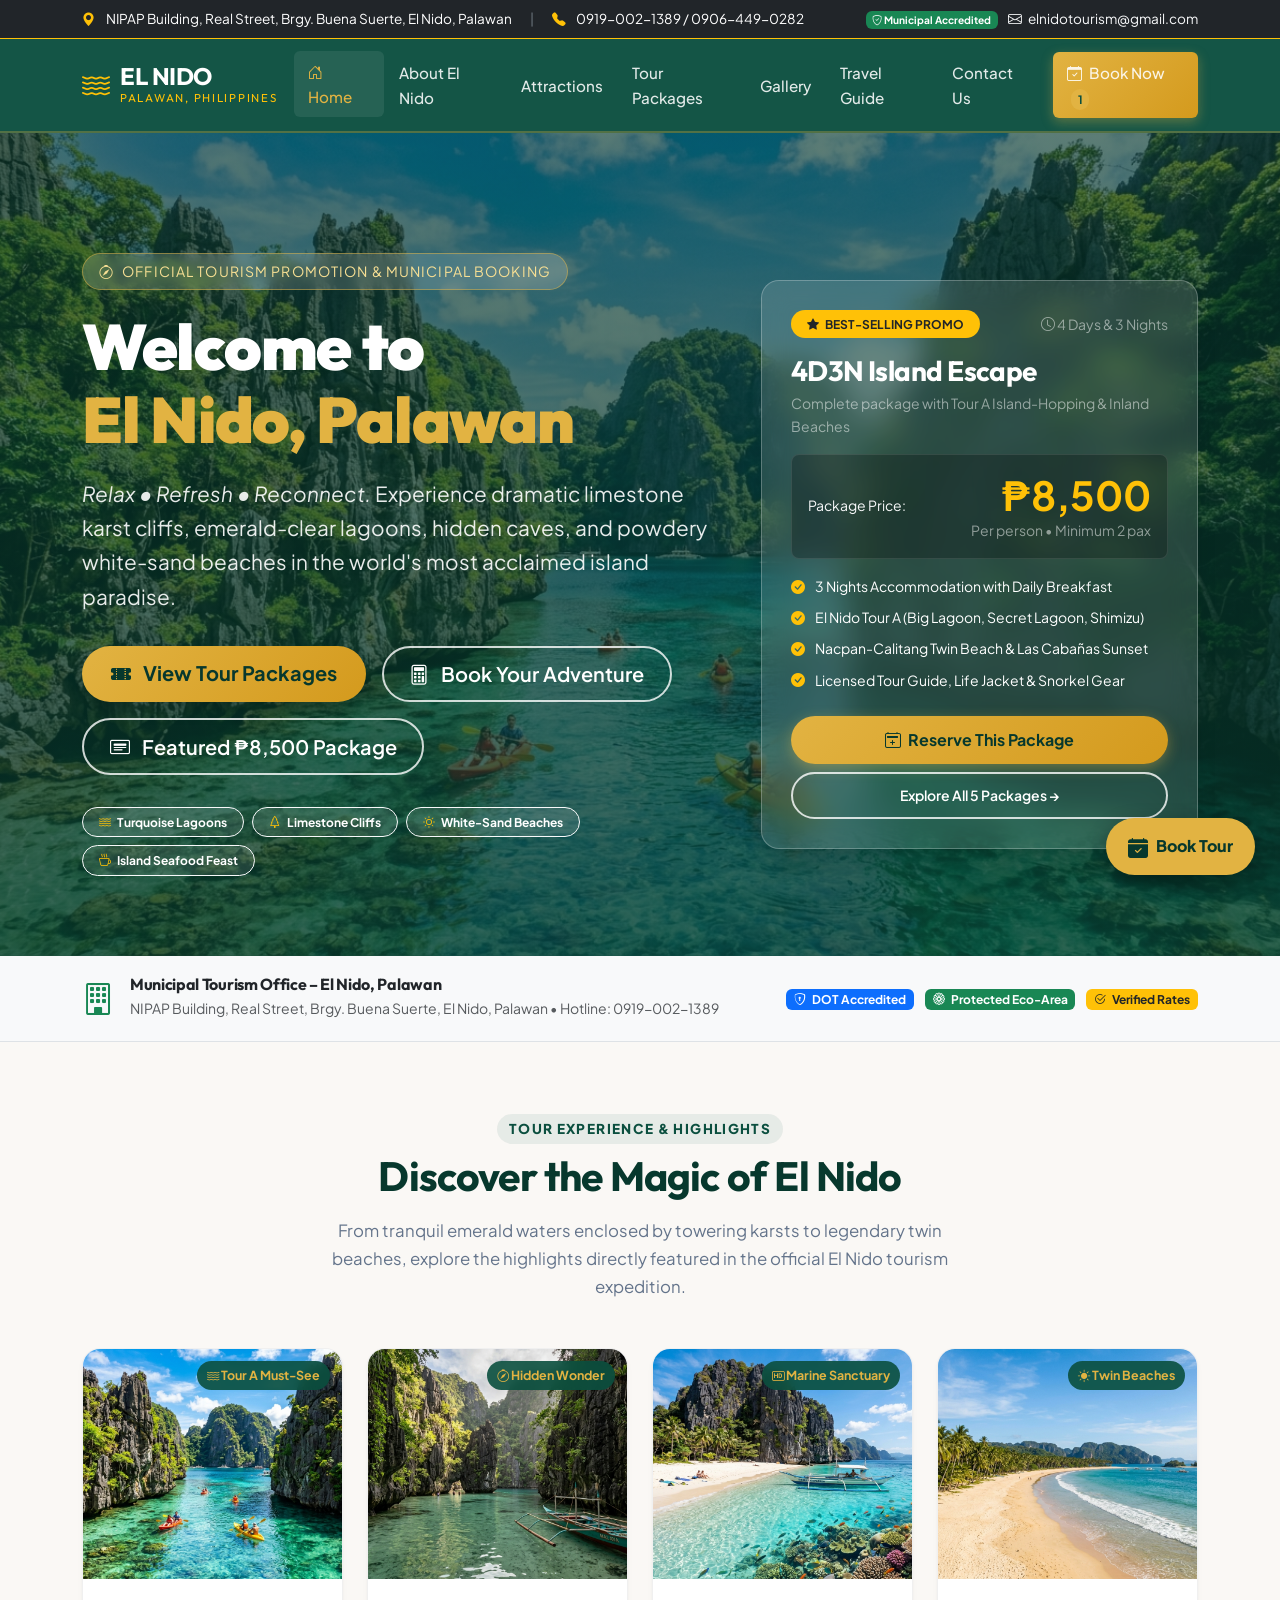
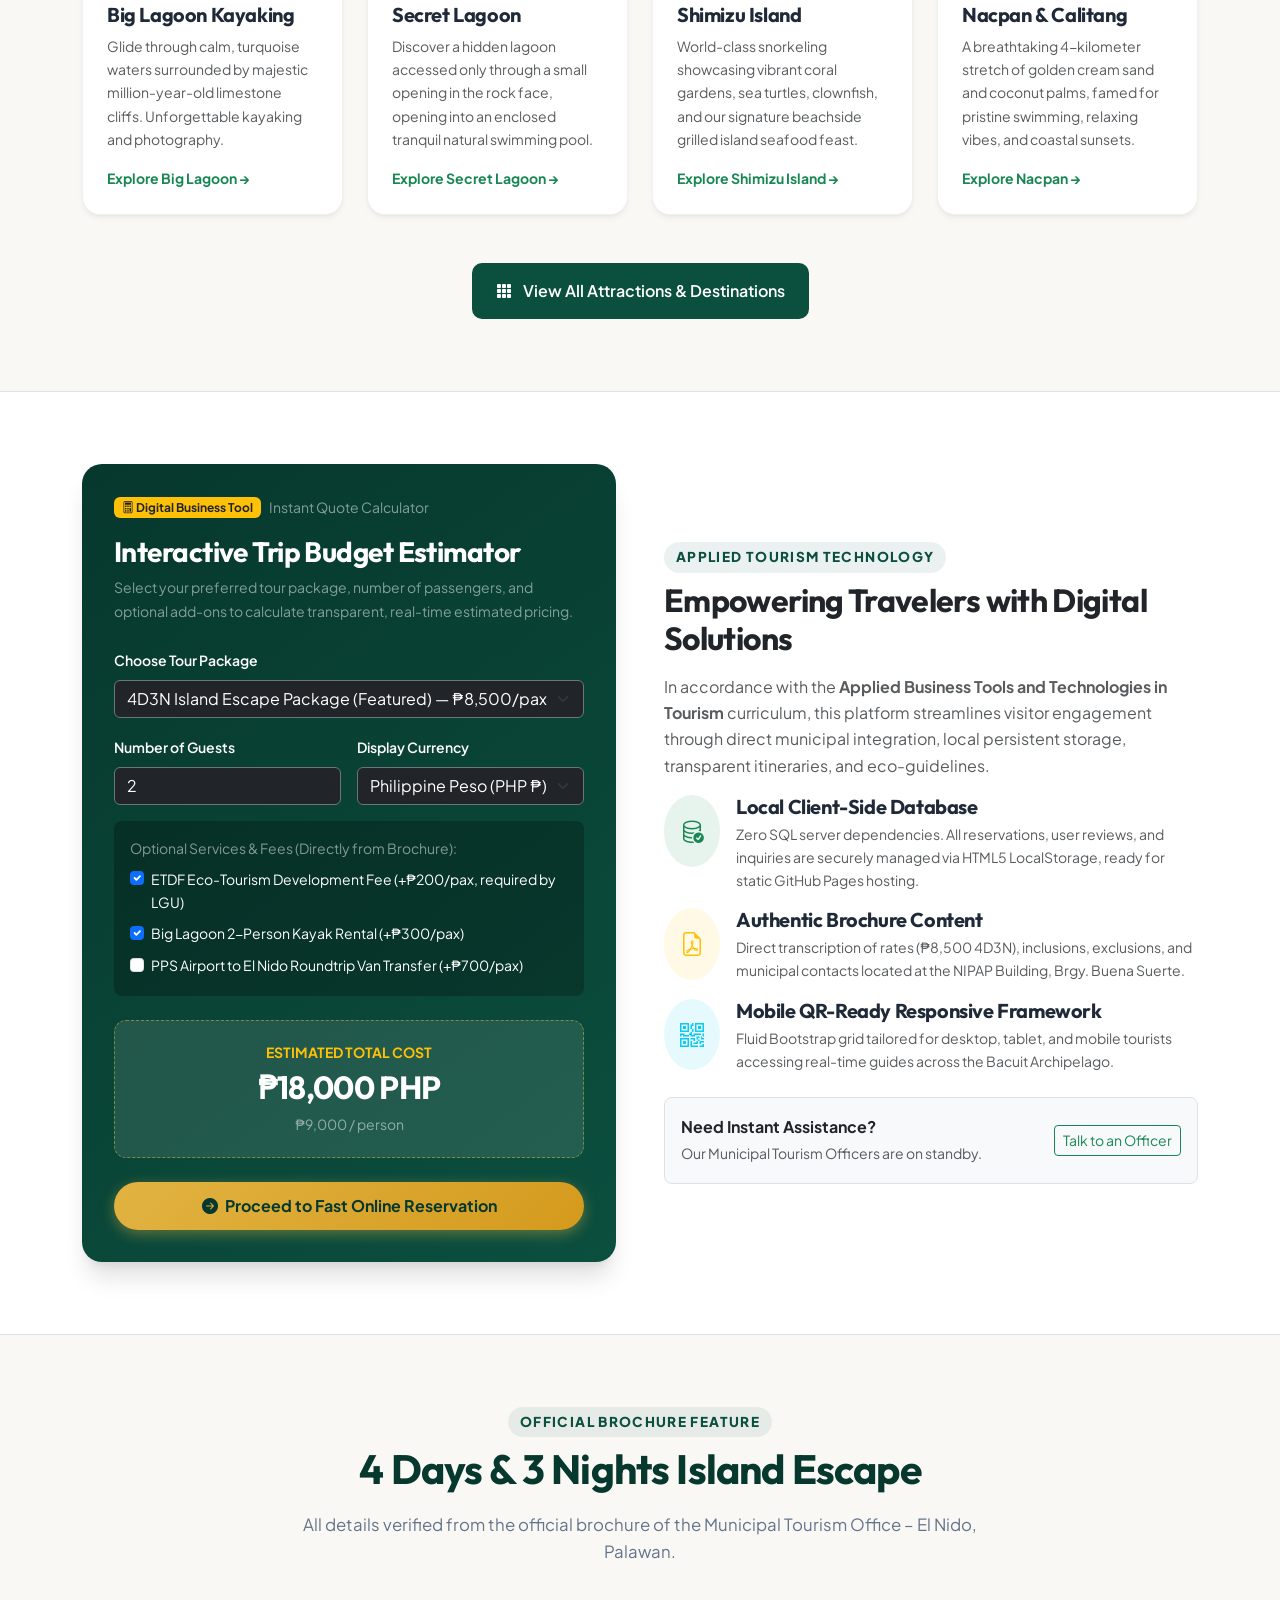
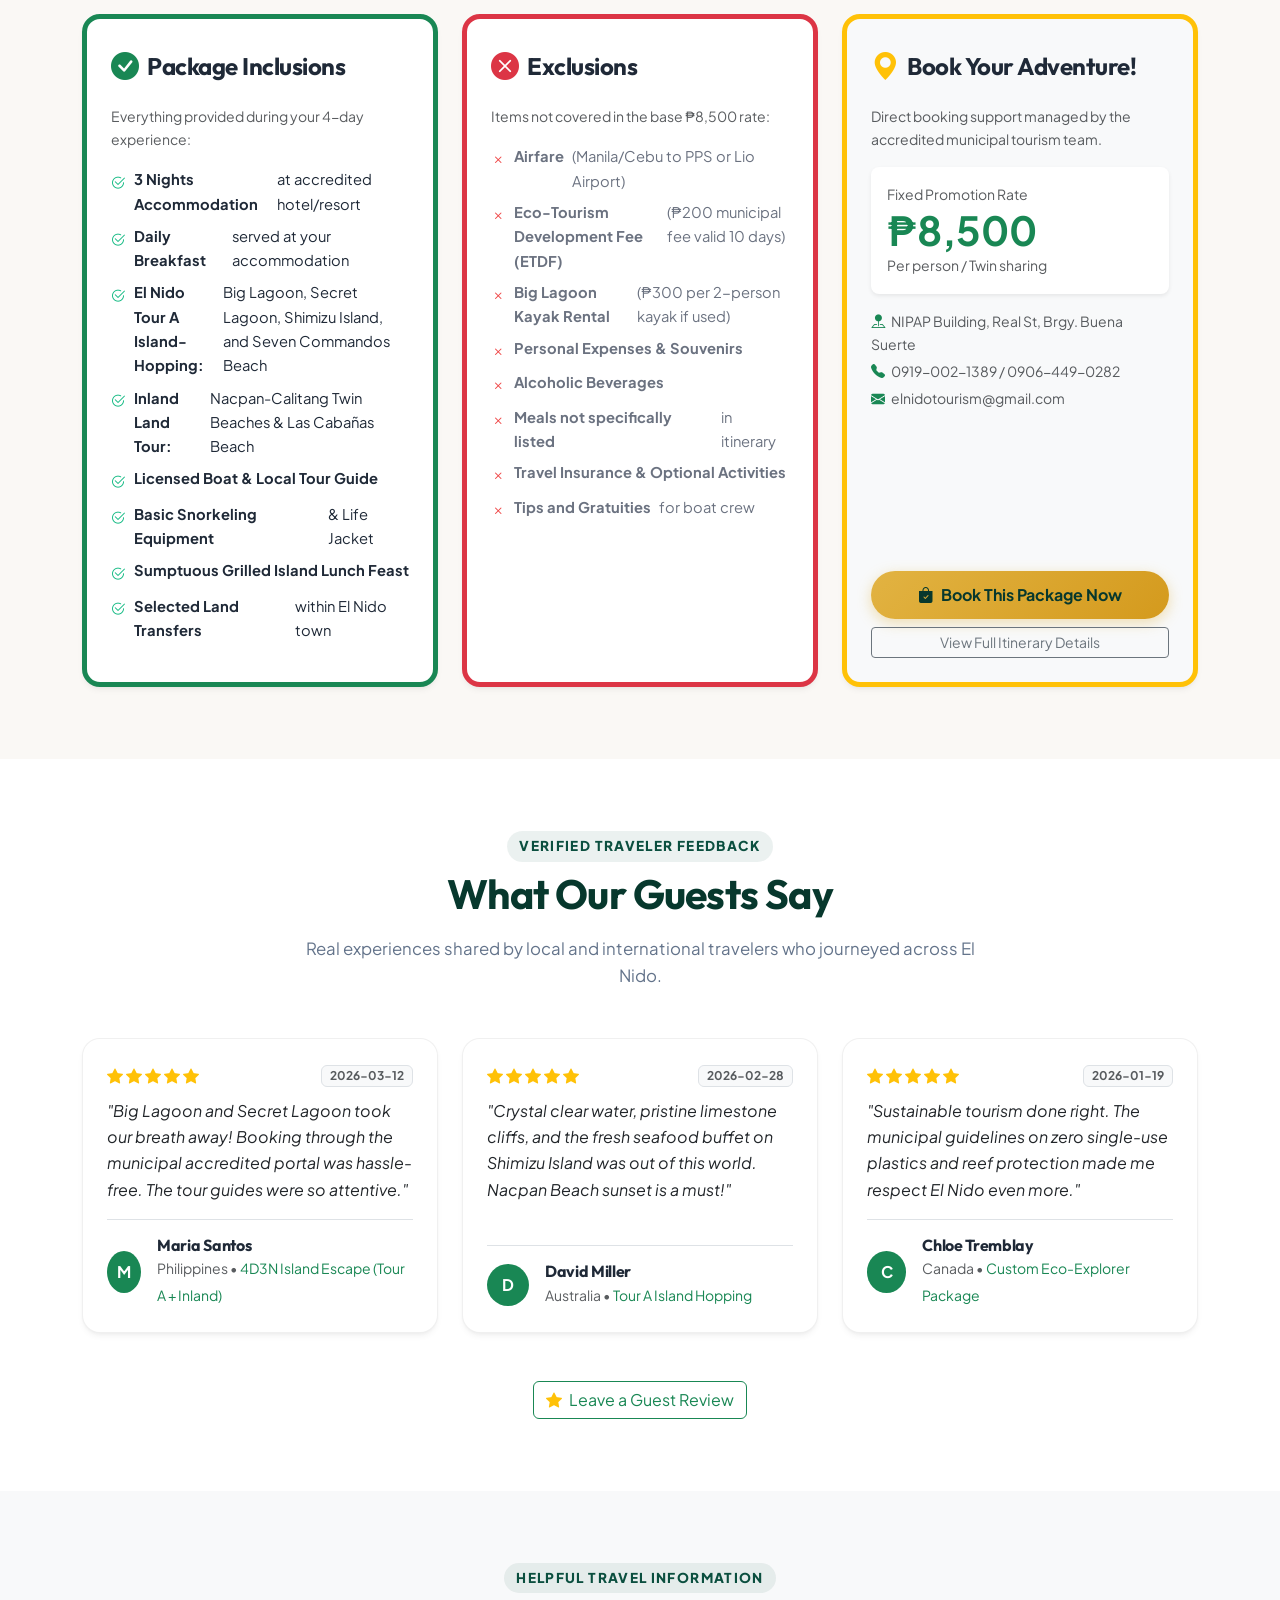
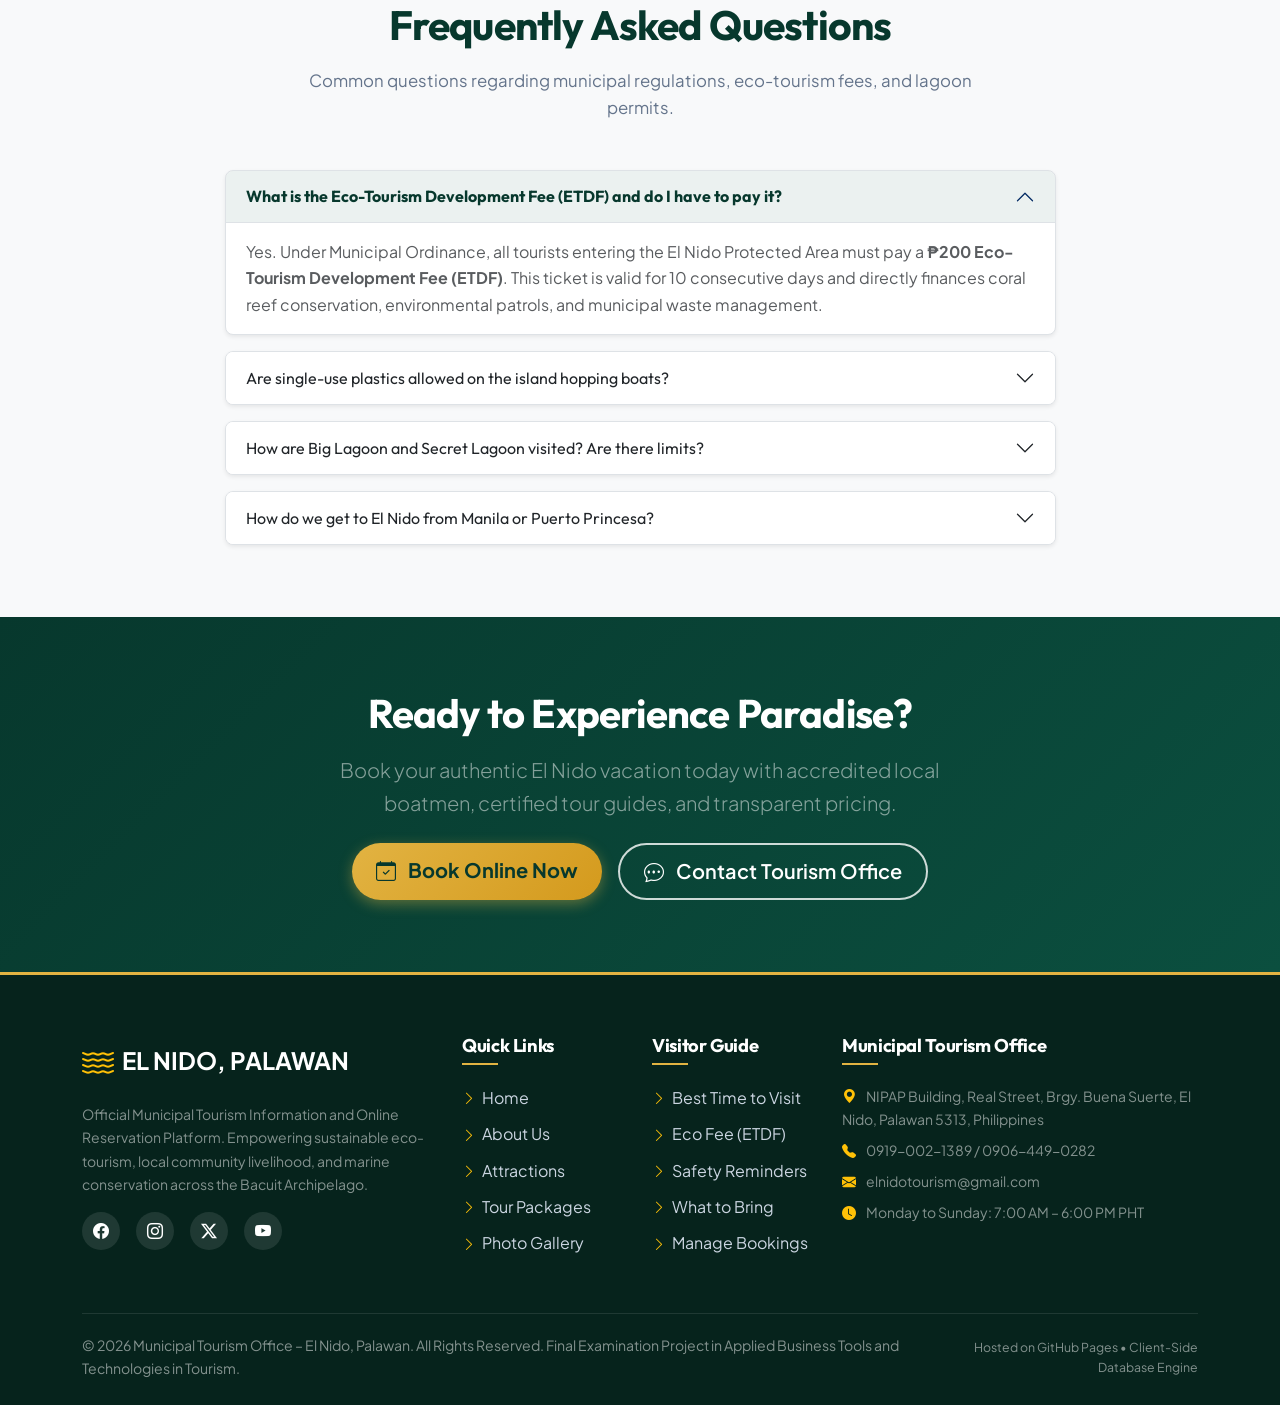
==== commit e914eaeb: "by l4nszxc- updated gallery and other images" ====
--- a/index.html
+++ b/index.html
@@ -208,7 +208,7 @@
         <div class="col-md-6 col-lg-3">
           <div class="custom-card h-100">
             <div class="card-img-wrapper">
-              <img src="assets/images/brochure_front.jpg" alt="Big Lagoon Kayaking in El Nido" style="object-position: 40% 50%;">
+              <img src="assets/images/big_lagoon.jpg" alt="Big Lagoon Kayaking in El Nido">
               <span class="card-badge-top"><i class="bi bi-water"></i> Tour A Must-See</span>
             </div>
             <div class="p-4 d-flex flex-column justify-content-between">
@@ -227,7 +227,7 @@
         <div class="col-md-6 col-lg-3">
           <div class="custom-card h-100">
             <div class="card-img-wrapper">
-              <img src="assets/images/brochure_front.jpg" alt="Secret Lagoon El Nido" style="object-position: 55% 50%;">
+              <img src="assets/images/secret_lagoon.jpg" alt="Secret Lagoon El Nido">
               <span class="card-badge-top"><i class="bi bi-compass"></i> Hidden Wonder</span>
             </div>
             <div class="p-4 d-flex flex-column justify-content-between">
@@ -246,7 +246,7 @@
         <div class="col-md-6 col-lg-3">
           <div class="custom-card h-100">
             <div class="card-img-wrapper">
-              <img src="assets/images/brochure_front.jpg" alt="Shimizu Island Snorkeling" style="object-position: 60% 80%;">
+              <img src="assets/images/shimizu_island.jpg" alt="Shimizu Island Snorkeling">
               <span class="card-badge-top"><i class="bi bi-badge-hd"></i> Marine Sanctuary</span>
             </div>
             <div class="p-4 d-flex flex-column justify-content-between">
@@ -265,7 +265,7 @@
         <div class="col-md-6 col-lg-3">
           <div class="custom-card h-100">
             <div class="card-img-wrapper">
-              <img src="assets/images/brochure_back.jpg" alt="Nacpan Beach Palawan" style="object-position: center;">
+              <img src="assets/images/nacpan_beach.jpg" alt="Nacpan Beach Palawan">
               <span class="card-badge-top"><i class="bi bi-sun-fill"></i> Twin Beaches</span>
             </div>
             <div class="p-4 d-flex flex-column justify-content-between">
--- a/assets/css/style.css
+++ b/assets/css/style.css
@@ -117,8 +117,8 @@
   min-height: 85vh;
   display: flex;
   align-items: center;
-  background: linear-gradient(rgba(11, 79, 63, 0.72), rgba(7, 56, 45, 0.82)),
-              url('../images/brochure_back.jpg') center/cover no-repeat;
+  background: linear-gradient(rgba(7, 56, 45, 0.65), rgba(7, 56, 45, 0.78)),
+              url('../images/big_lagoon.jpg') center/cover no-repeat;
   color: white;
   padding: 120px 0 80px 0;
 }
